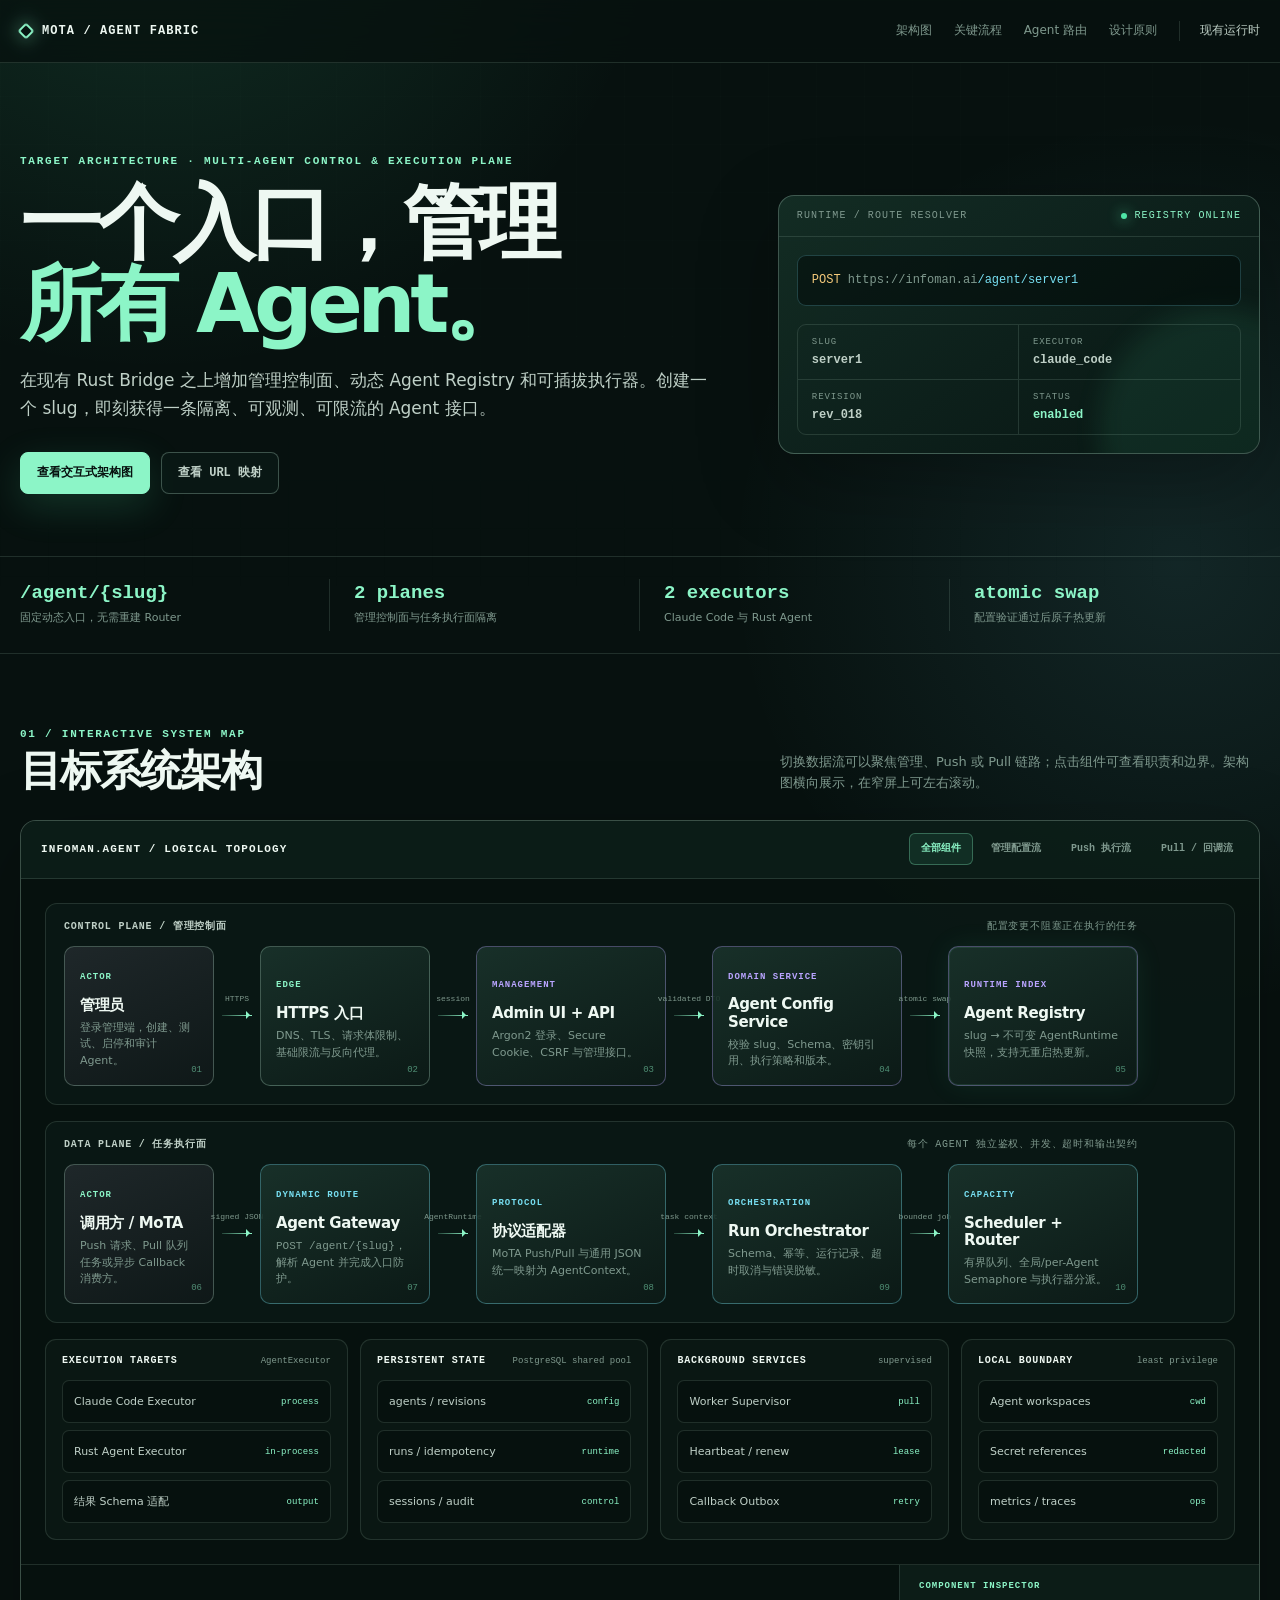
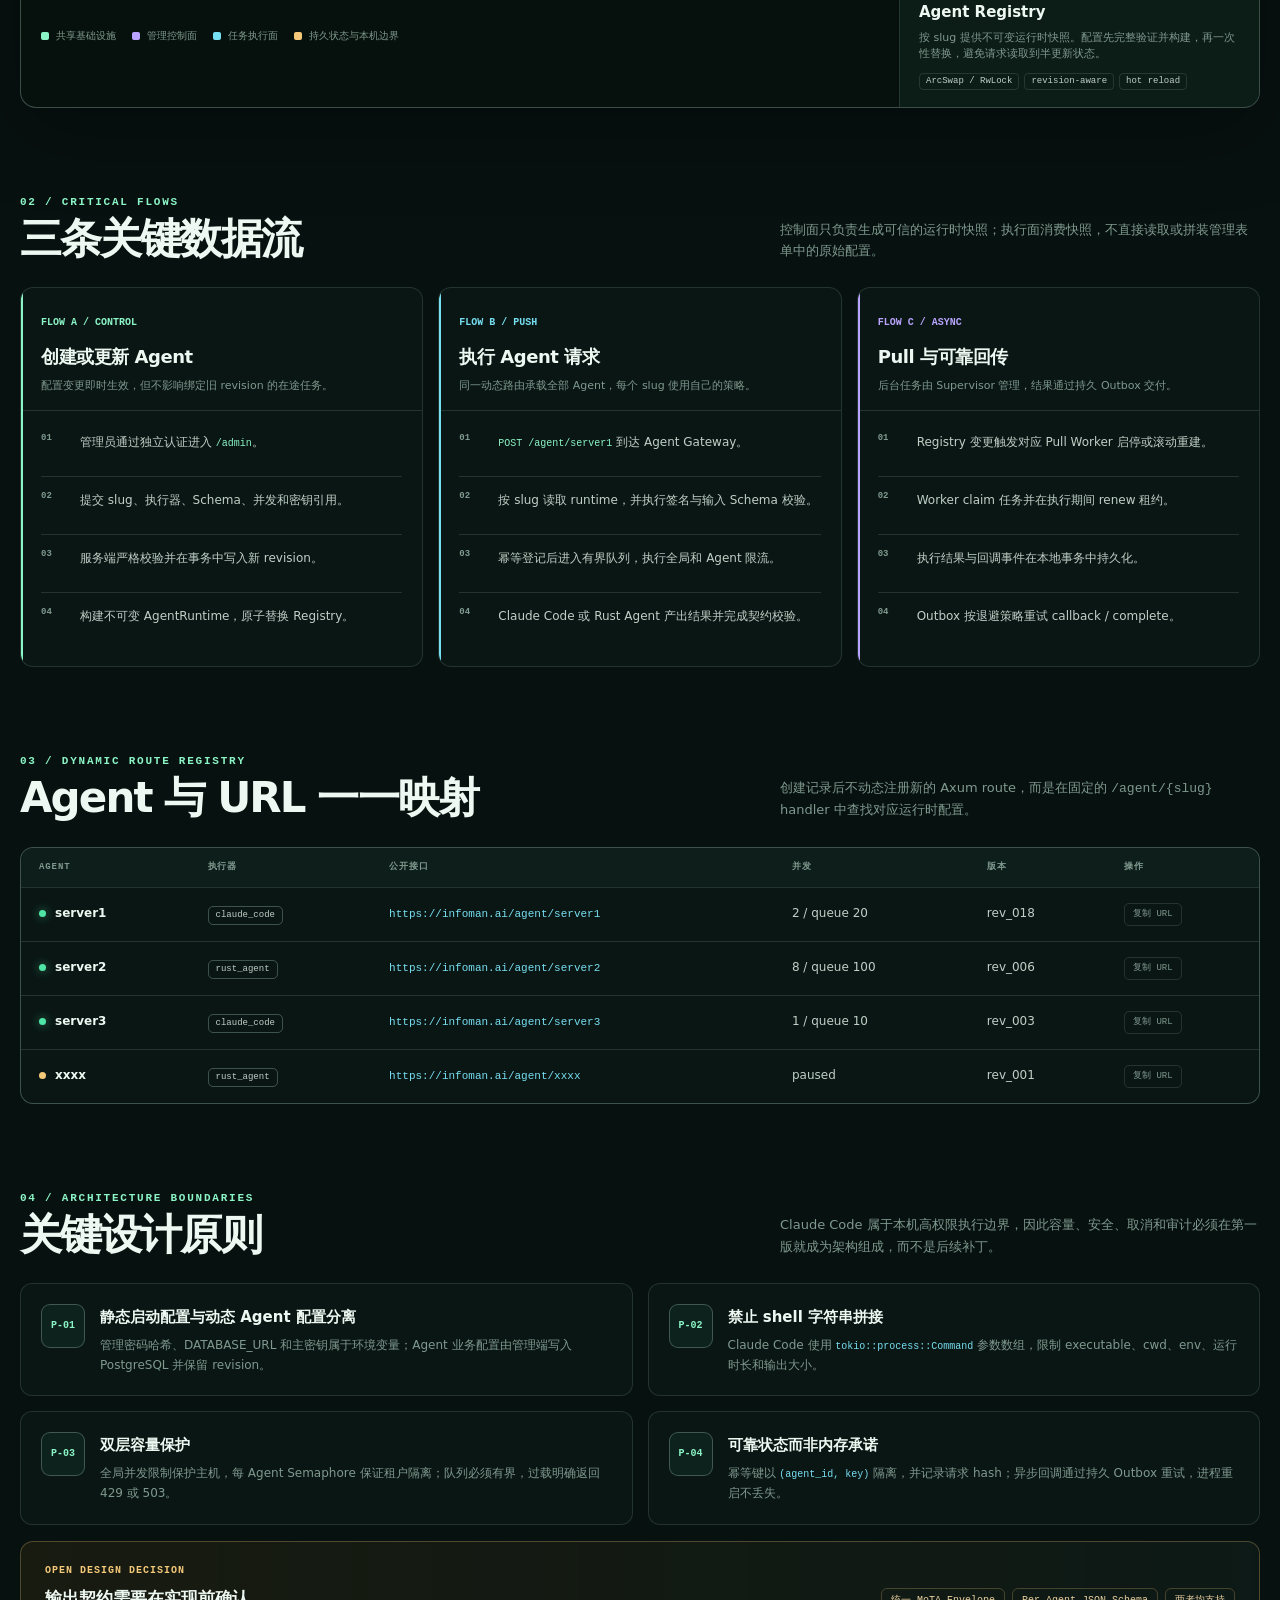
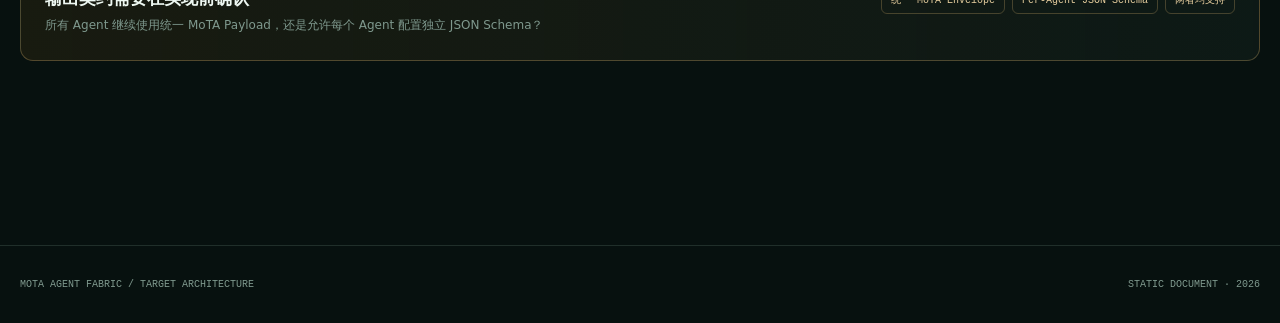
==== doc/architecture.html @ eec306c1 "Initial commit: mota-agent-server-go port from Rust Complete Go port of mota-agent-server-rs: MOTA p" ====
<!doctype html>
<html lang="zh-CN">
<head>
  <meta charset="utf-8">
  <meta name="viewport" content="width=device-width, initial-scale=1">
  <meta name="theme-color" content="#07110f">
  <meta name="description" content="MOTA 多 Agent 管理与本机执行平台目标架构图">
  <title>MOTA Agent Fabric · 目标架构</title>
  <style>
    :root {
      color-scheme: dark;
      --bg: #07110f;
      --bg-soft: #0b1714;
      --panel: rgba(14, 30, 26, 0.88);
      --panel-strong: #10231e;
      --panel-muted: rgba(13, 26, 23, 0.72);
      --text: #eef8f2;
      --text-soft: #bfd0c7;
      --muted: #7f998e;
      --line: rgba(158, 197, 178, 0.17);
      --line-strong: rgba(158, 197, 178, 0.34);
      --mint: #8cf5c7;
      --mint-strong: #4fe5a6;
      --cyan: #77dff2;
      --violet: #b9a4ff;
      --amber: #f4c97a;
      --danger: #ff8d91;
      --shadow: 0 24px 80px rgba(0, 0, 0, 0.28);
      --mono: "SFMono-Regular", Consolas, "Liberation Mono", Menlo, monospace;
      --sans: Inter, ui-sans-serif, system-ui, -apple-system, BlinkMacSystemFont, "PingFang SC", "Microsoft YaHei", sans-serif;
    }

    * { box-sizing: border-box; }
    html { scroll-behavior: smooth; }
    body {
      margin: 0;
      color: var(--text);
      background:
        radial-gradient(circle at 12% -4%, rgba(79, 229, 166, 0.15), transparent 32rem),
        radial-gradient(circle at 92% 16%, rgba(119, 223, 242, 0.10), transparent 28rem),
        var(--bg);
      font: 15px/1.65 var(--sans);
      overflow-x: hidden;
    }
    body::before {
      content: "";
      position: fixed;
      inset: 0;
      z-index: -1;
      pointer-events: none;
      opacity: 0.42;
      background-image:
        linear-gradient(rgba(156, 203, 181, 0.042) 1px, transparent 1px),
        linear-gradient(90deg, rgba(156, 203, 181, 0.042) 1px, transparent 1px);
      background-size: 48px 48px;
      mask-image: linear-gradient(to bottom, #000 0, transparent 84%);
    }
    button, a { font: inherit; }
    button { color: inherit; }
    a { color: inherit; }
    .skip-link {
      position: fixed;
      z-index: 100;
      top: 10px;
      left: 10px;
      padding: 9px 12px;
      color: #07110f;
      background: var(--mint);
      border-radius: 7px;
      transform: translateY(-160%);
      transition: transform 160ms ease;
    }
    .skip-link:focus { transform: translateY(0); }
    .wrap { width: min(1240px, calc(100% - 40px)); margin-inline: auto; }
    .mono { font-family: var(--mono); }
    .eyebrow {
      color: var(--mint);
      font: 700 11px/1.2 var(--mono);
      letter-spacing: 0.16em;
      text-transform: uppercase;
    }
    .muted { color: var(--muted); }

    .topbar {
      position: sticky;
      z-index: 20;
      top: 0;
      border-bottom: 1px solid var(--line);
      background: rgba(7, 17, 15, 0.78);
      backdrop-filter: blur(18px);
    }
    .topbar-inner {
      min-height: 62px;
      display: flex;
      align-items: center;
      justify-content: space-between;
      gap: 28px;
    }
    .brand {
      display: inline-flex;
      align-items: center;
      gap: 10px;
      font: 800 12px/1 var(--mono);
      letter-spacing: 0.09em;
      text-decoration: none;
      white-space: nowrap;
    }
    .brand-mark {
      width: 12px;
      height: 12px;
      border: 2px solid var(--mint);
      border-radius: 3px;
      box-shadow: 0 0 18px rgba(140, 245, 199, 0.56);
      transform: rotate(45deg);
    }
    .nav-links { display: flex; align-items: center; gap: 22px; }
    .nav-links a {
      color: var(--muted);
      font-size: 12px;
      text-decoration: none;
      transition: color 140ms ease;
    }
    .nav-links a:hover { color: var(--mint); }
    .nav-links .back-link {
      padding-left: 20px;
      border-left: 1px solid var(--line);
      color: var(--text-soft);
    }

    .hero { padding: 92px 0 62px; border-bottom: 1px solid var(--line); }
    .hero-grid {
      display: grid;
      grid-template-columns: minmax(0, 1.18fr) minmax(360px, 0.82fr);
      gap: 64px;
      align-items: center;
    }
    .hero h1 {
      max-width: 790px;
      margin: 15px 0 22px;
      font-size: clamp(46px, 6.7vw, 82px);
      line-height: 0.98;
      letter-spacing: -0.067em;
    }
    .hero h1 span { color: var(--mint); }
    .hero-lede {
      max-width: 690px;
      margin: 0;
      color: var(--text-soft);
      font-size: 17px;
    }
    .hero-actions { display: flex; flex-wrap: wrap; gap: 11px; margin-top: 30px; }
    .button {
      display: inline-flex;
      align-items: center;
      justify-content: center;
      min-height: 42px;
      padding: 0 16px;
      border: 1px solid var(--line-strong);
      border-radius: 8px;
      color: var(--text-soft);
      background: rgba(13, 29, 25, 0.58);
      font: 700 12px/1 var(--mono);
      text-decoration: none;
      transition: transform 140ms ease, border-color 140ms ease, color 140ms ease;
    }
    .button:hover { transform: translateY(-1px); border-color: var(--mint); color: var(--mint); }
    .button.primary {
      border-color: var(--mint);
      color: #07110f;
      background: var(--mint);
      box-shadow: 0 12px 38px rgba(79, 229, 166, 0.17);
    }

    .resolver {
      position: relative;
      overflow: hidden;
      border: 1px solid var(--line-strong);
      border-radius: 16px;
      background: linear-gradient(145deg, rgba(20, 46, 38, 0.94), rgba(8, 21, 18, 0.94));
      box-shadow: var(--shadow);
    }
    .resolver::after {
      content: "";
      position: absolute;
      right: -80px;
      bottom: -95px;
      width: 240px;
      height: 240px;
      border-radius: 50%;
      background: rgba(79, 229, 166, 0.09);
      filter: blur(12px);
    }
    .resolver-head {
      display: flex;
      align-items: center;
      justify-content: space-between;
      padding: 15px 18px;
      border-bottom: 1px solid var(--line);
      color: var(--muted);
      font: 10px/1 var(--mono);
      letter-spacing: 0.11em;
      text-transform: uppercase;
    }
    .live {
      display: inline-flex;
      align-items: center;
      gap: 7px;
      color: var(--mint);
    }
    .live::before {
      content: "";
      width: 6px;
      height: 6px;
      border-radius: 50%;
      background: var(--mint-strong);
      box-shadow: 0 0 13px var(--mint-strong);
    }
    .route-line {
      position: relative;
      z-index: 1;
      margin: 18px;
      padding: 14px;
      border: 1px solid rgba(119, 223, 242, 0.22);
      border-radius: 9px;
      background: rgba(2, 12, 10, 0.55);
      font: 12px/1.7 var(--mono);
      overflow-wrap: anywhere;
    }
    .method { color: var(--amber); }
    .host { color: var(--muted); }
    .path { color: var(--cyan); }
    .resolver-grid {
      position: relative;
      z-index: 1;
      display: grid;
      grid-template-columns: repeat(2, 1fr);
      margin: 0 18px 18px;
      border: 1px solid var(--line);
      border-radius: 9px;
      overflow: hidden;
    }
    .resolver-item { padding: 13px 14px; border-right: 1px solid var(--line); border-bottom: 1px solid var(--line); }
    .resolver-item:nth-child(2n) { border-right: 0; }
    .resolver-item:nth-last-child(-n + 2) { border-bottom: 0; }
    .resolver-item span { display: block; color: var(--muted); font: 9px/1 var(--mono); letter-spacing: 0.1em; text-transform: uppercase; }
    .resolver-item b { display: block; margin-top: 7px; color: var(--text-soft); font: 700 12px/1 var(--mono); }
    .resolver-item b.ok { color: var(--mint); }

    .facts { padding: 22px 0; border-bottom: 1px solid var(--line); }
    .fact-grid { display: grid; grid-template-columns: repeat(4, 1fr); }
    .fact { padding: 4px 24px; border-right: 1px solid var(--line); }
    .fact:first-child { padding-left: 0; }
    .fact:last-child { border-right: 0; }
    .fact b { display: block; color: var(--mint); font: 750 19px/1.1 var(--mono); }
    .fact span { display: block; margin-top: 5px; color: var(--muted); font-size: 11px; }

    main { padding: 74px 0 96px; }
    section { margin-bottom: 88px; scroll-margin-top: 90px; }
    .section-head {
      display: flex;
      align-items: end;
      justify-content: space-between;
      gap: 36px;
      margin-bottom: 26px;
    }
    .section-head h2 {
      margin: 7px 0 0;
      font-size: clamp(28px, 3.5vw, 42px);
      line-height: 1.08;
      letter-spacing: -0.045em;
    }
    .section-head > p { max-width: 480px; margin: 0; color: var(--muted); font-size: 13px; }

    .diagram-shell {
      border: 1px solid var(--line-strong);
      border-radius: 16px;
      background: rgba(7, 18, 15, 0.72);
      box-shadow: var(--shadow);
      overflow: hidden;
    }
    .diagram-toolbar {
      min-height: 58px;
      display: flex;
      align-items: center;
      justify-content: space-between;
      gap: 20px;
      padding: 10px 14px 10px 20px;
      border-bottom: 1px solid var(--line);
      background: rgba(15, 33, 28, 0.7);
    }
    .diagram-toolbar strong { font: 700 11px/1 var(--mono); letter-spacing: 0.1em; }
    .flow-tabs { display: flex; flex-wrap: wrap; gap: 6px; }
    .flow-tab {
      min-height: 32px;
      padding: 0 11px;
      border: 1px solid transparent;
      border-radius: 6px;
      color: var(--muted);
      background: transparent;
      font: 700 10px/1 var(--mono);
      cursor: pointer;
    }
    .flow-tab:hover { color: var(--text); }
    .flow-tab[aria-pressed="true"] {
      border-color: rgba(140, 245, 199, 0.30);
      color: var(--mint);
      background: rgba(79, 229, 166, 0.09);
    }
    .diagram-scroll { overflow-x: auto; scrollbar-color: rgba(140, 245, 199, 0.3) transparent; }
    .diagram { min-width: 1210px; padding: 24px; }
    .plane {
      display: grid;
      grid-template-columns: 150px 46px 170px 46px 190px 46px 190px 46px 190px;
      align-items: stretch;
      margin-bottom: 16px;
      padding: 18px;
      border: 1px solid var(--line);
      border-radius: 12px;
      background: rgba(15, 31, 27, 0.50);
    }
    .plane:last-of-type { margin-bottom: 18px; }
    .plane-meta {
      grid-column: 1 / -1;
      display: flex;
      align-items: center;
      justify-content: space-between;
      margin-bottom: 14px;
      color: var(--muted);
      font: 10px/1 var(--mono);
      letter-spacing: 0.08em;
      text-transform: uppercase;
    }
    .plane-meta b { color: var(--text-soft); }
    .node {
      position: relative;
      min-width: 0;
      min-height: 124px;
      padding: 15px;
      border: 1px solid var(--line-strong);
      border-radius: 10px;
      color: var(--text);
      background: linear-gradient(155deg, rgba(26, 52, 44, 0.88), rgba(12, 27, 23, 0.88));
      text-align: left;
      cursor: pointer;
      transition: opacity 180ms ease, transform 160ms ease, border-color 160ms ease, box-shadow 160ms ease;
    }
    .node:hover, .node:focus-visible {
      z-index: 2;
      outline: none;
      border-color: var(--mint);
      transform: translateY(-2px);
      box-shadow: 0 13px 30px rgba(0, 0, 0, 0.24);
    }
    .node.is-selected { border-color: var(--mint); box-shadow: inset 0 0 0 1px rgba(140, 245, 199, 0.10), 0 0 28px rgba(79, 229, 166, 0.08); }
    .node-code { color: var(--mint); font: 700 9px/1 var(--mono); letter-spacing: 0.11em; text-transform: uppercase; }
    .node h3 { margin: 10px 0 6px; font-size: 15px; line-height: 1.15; letter-spacing: -0.025em; }
    .node p { margin: 0; color: var(--muted); font-size: 11px; line-height: 1.5; }
    .node small {
      position: absolute;
      right: 11px;
      bottom: 10px;
      color: rgba(140, 245, 199, 0.52);
      font: 9px/1 var(--mono);
    }
    .node.actor { background: linear-gradient(155deg, rgba(35, 43, 47, 0.84), rgba(16, 25, 26, 0.84)); }
    .node.control { border-color: rgba(185, 164, 255, 0.34); }
    .node.control .node-code { color: var(--violet); }
    .node.data { border-color: rgba(119, 223, 242, 0.34); }
    .node.data .node-code { color: var(--cyan); }
    .connector {
      position: relative;
      align-self: center;
      height: 1px;
      margin-inline: 8px;
      background: linear-gradient(90deg, rgba(140, 245, 199, 0.22), var(--mint));
      transition: opacity 180ms ease;
    }
    .connector::after {
      content: "";
      position: absolute;
      right: -2px;
      top: -4px;
      border: 4px solid transparent;
      border-left-color: var(--mint);
    }
    .connector::before {
      content: attr(data-label);
      position: absolute;
      top: -20px;
      left: 50%;
      color: var(--muted);
      font: 8px/1 var(--mono);
      white-space: nowrap;
      transform: translateX(-50%);
    }
    .is-muted { opacity: 0.18 !important; }

    .resource-grid { display: grid; grid-template-columns: 1.05fr 1fr 1fr 0.95fr; gap: 12px; }
    .resource {
      min-height: 168px;
      padding: 16px;
      border: 1px solid var(--line);
      border-radius: 11px;
      background: rgba(12, 26, 22, 0.76);
      transition: opacity 180ms ease, border-color 160ms ease;
    }
    .resource:hover { border-color: var(--line-strong); }
    .resource-head { display: flex; align-items: center; justify-content: space-between; gap: 10px; }
    .resource-head b { font: 700 10px/1 var(--mono); letter-spacing: 0.08em; text-transform: uppercase; }
    .resource-head span { color: var(--muted); font: 9px/1 var(--mono); }
    .mini-stack { display: grid; gap: 7px; margin-top: 14px; }
    .mini-node {
      display: flex;
      align-items: center;
      justify-content: space-between;
      gap: 12px;
      min-height: 43px;
      padding: 9px 11px;
      border: 1px solid var(--line);
      border-radius: 7px;
      color: var(--text-soft);
      background: rgba(4, 14, 11, 0.42);
      font-size: 11px;
    }
    .mini-node code { color: var(--mint); font: 9px var(--mono); }
    .diagram-footer {
      display: grid;
      grid-template-columns: minmax(0, 1fr) 360px;
      border-top: 1px solid var(--line);
    }
    .legend { display: flex; flex-wrap: wrap; align-content: center; gap: 16px; padding: 18px 20px; color: var(--muted); font-size: 10px; }
    .legend span { display: inline-flex; align-items: center; gap: 7px; }
    .legend i { width: 8px; height: 8px; border-radius: 2px; background: var(--mint); }
    .legend .control-key { background: var(--violet); }
    .legend .data-key { background: var(--cyan); }
    .legend .state-key { background: var(--amber); }
    .inspector {
      min-height: 126px;
      padding: 17px 19px;
      border-left: 1px solid var(--line);
      background: rgba(18, 37, 32, 0.58);
    }
    .inspector-label { color: var(--mint); font: 700 9px/1 var(--mono); letter-spacing: 0.11em; text-transform: uppercase; }
    .inspector h3 { margin: 9px 0 5px; font-size: 15px; }
    .inspector p { margin: 0; color: var(--muted); font-size: 11px; line-height: 1.5; }
    .inspector-meta { display: flex; flex-wrap: wrap; gap: 5px; margin-top: 10px; }
    .inspector-meta span { padding: 3px 6px; border: 1px solid var(--line); border-radius: 4px; color: var(--text-soft); font: 9px/1 var(--mono); }

    .flow-cards { display: grid; grid-template-columns: repeat(3, 1fr); gap: 15px; }
    .flow-card {
      position: relative;
      overflow: hidden;
      border: 1px solid var(--line);
      border-radius: 13px;
      background: var(--panel-muted);
    }
    .flow-card::before { content: ""; position: absolute; inset: 0 auto 0 0; width: 2px; background: var(--mint); }
    .flow-card:nth-child(2)::before { background: var(--cyan); }
    .flow-card:nth-child(3)::before { background: var(--violet); }
    .flow-card-head { padding: 20px 20px 15px; border-bottom: 1px solid var(--line); }
    .flow-card-head span { color: var(--mint); font: 700 10px/1 var(--mono); }
    .flow-card:nth-child(2) .flow-card-head span { color: var(--cyan); }
    .flow-card:nth-child(3) .flow-card-head span { color: var(--violet); }
    .flow-card h3 { margin: 9px 0 5px; font-size: 18px; letter-spacing: -0.025em; }
    .flow-card-head p { margin: 0; color: var(--muted); font-size: 11px; }
    .steps { margin: 0; padding: 8px 20px 15px; list-style: none; counter-reset: flow-step; }
    .steps li {
      position: relative;
      min-height: 58px;
      padding: 14px 0 13px 39px;
      border-bottom: 1px solid var(--line);
      color: var(--text-soft);
      font-size: 12px;
      counter-increment: flow-step;
    }
    .steps li:last-child { border-bottom: 0; }
    .steps li::before {
      content: counter(flow-step, decimal-leading-zero);
      position: absolute;
      left: 0;
      top: 15px;
      color: var(--muted);
      font: 700 9px/1 var(--mono);
    }
    .steps code { color: var(--mint); font: 10px var(--mono); }

    .agent-table-wrap { overflow-x: auto; border: 1px solid var(--line-strong); border-radius: 13px; background: var(--panel-muted); }
    .agent-table { width: 100%; min-width: 820px; border-collapse: collapse; }
    .agent-table th, .agent-table td { padding: 15px 18px; border-bottom: 1px solid var(--line); text-align: left; }
    .agent-table th { color: var(--muted); background: rgba(18, 38, 32, 0.65); font: 700 9px/1 var(--mono); letter-spacing: 0.1em; text-transform: uppercase; }
    .agent-table td { color: var(--text-soft); font-size: 12px; }
    .agent-table tr:last-child td { border-bottom: 0; }
    .agent-table code { color: var(--cyan); font: 11px var(--mono); }
    .agent-name { display: flex; align-items: center; gap: 9px; color: var(--text); font-weight: 700; }
    .status-dot { width: 7px; height: 7px; border-radius: 50%; background: var(--mint-strong); box-shadow: 0 0 10px rgba(79, 229, 166, 0.56); }
    .status-dot.paused { background: var(--amber); box-shadow: none; }
    .executor-badge { display: inline-flex; padding: 4px 7px; border: 1px solid var(--line-strong); border-radius: 5px; font: 9px/1 var(--mono); }
    .copy-route {
      min-width: 58px;
      padding: 6px 8px;
      border: 1px solid var(--line);
      border-radius: 5px;
      color: var(--muted);
      background: transparent;
      font: 9px/1 var(--mono);
      cursor: pointer;
    }
    .copy-route:hover { border-color: var(--mint); color: var(--mint); }

    .principles { display: grid; grid-template-columns: repeat(2, 1fr); gap: 15px; }
    .principle {
      display: grid;
      grid-template-columns: 44px 1fr;
      gap: 15px;
      padding: 20px;
      border: 1px solid var(--line);
      border-radius: 12px;
      background: var(--panel-muted);
    }
    .principle-index {
      width: 44px;
      height: 44px;
      display: grid;
      place-items: center;
      border: 1px solid var(--line-strong);
      border-radius: 9px;
      color: var(--mint);
      background: rgba(79, 229, 166, 0.06);
      font: 700 10px/1 var(--mono);
    }
    .principle h3 { margin: 1px 0 6px; font-size: 15px; }
    .principle p { margin: 0; color: var(--muted); font-size: 12px; }
    .principle code { color: var(--cyan); font: 10px var(--mono); }

    .decision-bar {
      display: flex;
      align-items: center;
      justify-content: space-between;
      gap: 28px;
      padding: 24px;
      border: 1px solid rgba(244, 201, 122, 0.27);
      border-radius: 13px;
      background: linear-gradient(90deg, rgba(86, 62, 22, 0.22), rgba(17, 30, 26, 0.65));
    }
    .decision-bar strong { display: block; color: var(--amber); font: 700 10px/1 var(--mono); letter-spacing: 0.1em; text-transform: uppercase; }
    .decision-bar h3 { margin: 8px 0 4px; font-size: 17px; }
    .decision-bar p { margin: 0; color: var(--muted); font-size: 12px; }
    .decision-options { display: flex; flex-wrap: wrap; gap: 7px; }
    .decision-options span { padding: 7px 9px; border: 1px solid rgba(244, 201, 122, 0.24); border-radius: 6px; color: #e8cf9f; font: 10px/1 var(--mono); white-space: nowrap; }

    footer { padding: 30px 0; border-top: 1px solid var(--line); color: var(--muted); font: 10px/1.7 var(--mono); }
    .footer-inner { display: flex; justify-content: space-between; gap: 24px; }

    :focus-visible { outline: 2px solid var(--mint); outline-offset: 3px; }
    @media (max-width: 900px) {
      .hero-grid { grid-template-columns: 1fr; gap: 42px; }
      .resolver { max-width: 620px; }
      .flow-cards { grid-template-columns: 1fr; }
      .principles { grid-template-columns: 1fr; }
      .diagram-footer { grid-template-columns: 1fr; }
      .inspector { border-top: 1px solid var(--line); border-left: 0; }
      .decision-bar { align-items: flex-start; flex-direction: column; }
    }
    @media (max-width: 680px) {
      .wrap { width: min(100% - 28px, 1240px); }
      .nav-links a:not(.back-link) { display: none; }
      .nav-links .back-link { padding-left: 0; border-left: 0; }
      .hero { padding: 62px 0 46px; }
      .hero-grid { gap: 34px; }
      .hero h1 { font-size: clamp(43px, 14vw, 64px); }
      .hero-lede { font-size: 15px; }
      .fact-grid { grid-template-columns: repeat(2, 1fr); }
      .fact { padding: 12px 15px; }
      .fact:first-child { padding-left: 15px; }
      .fact:nth-child(2) { border-right: 0; }
      .fact:nth-child(-n + 2) { border-bottom: 1px solid var(--line); }
      main { padding-top: 58px; }
      section { margin-bottom: 68px; }
      .section-head { display: block; }
      .section-head > p { margin-top: 12px; }
      .diagram-toolbar { align-items: flex-start; flex-direction: column; padding: 15px; }
      .diagram { padding: 14px; }
      .legend { padding: 15px; }
      .principle { grid-template-columns: 36px 1fr; padding: 17px; }
      .principle-index { width: 36px; height: 36px; }
      .footer-inner { flex-direction: column; gap: 8px; }
    }
    @media (prefers-reduced-motion: reduce) {
      *, *::before, *::after { scroll-behavior: auto !important; transition: none !important; animation: none !important; }
    }
  </style>
</head>
<body>
  <a class="skip-link" href="#main">跳到主要内容</a>

  <nav class="topbar" aria-label="主导航">
    <div class="wrap topbar-inner">
      <a class="brand" href="#top"><span class="brand-mark" aria-hidden="true"></span>MOTA / AGENT FABRIC</a>
      <div class="nav-links">
        <a href="#architecture">架构图</a>
        <a href="#flows">关键流程</a>
        <a href="#agents">Agent 路由</a>
        <a href="#principles">设计原则</a>
        <a class="back-link" href="index.html">现有运行时</a>
      </div>
    </div>
  </nav>

  <header class="hero" id="top">
    <div class="wrap hero-grid">
      <div>
        <div class="eyebrow">Target architecture · multi-agent control &amp; execution plane</div>
        <h1>一个入口，管理<br><span>所有 Agent。</span></h1>
        <p class="hero-lede">在现有 Rust Bridge 之上增加管理控制面、动态 Agent Registry 和可插拔执行器。创建一个 slug，即刻获得一条隔离、可观测、可限流的 Agent 接口。</p>
        <div class="hero-actions">
          <a class="button primary" href="#architecture">查看交互式架构图</a>
          <a class="button" href="#agents">查看 URL 映射</a>
        </div>
      </div>

      <aside class="resolver" aria-label="Agent 路由解析示例">
        <div class="resolver-head"><span>runtime / route resolver</span><span class="live">registry online</span></div>
        <div class="route-line"><span class="method">POST</span> <span class="host">https://infoman.ai</span><span class="path">/agent/server1</span></div>
        <div class="resolver-grid">
          <div class="resolver-item"><span>slug</span><b>server1</b></div>
          <div class="resolver-item"><span>executor</span><b>claude_code</b></div>
          <div class="resolver-item"><span>revision</span><b>rev_018</b></div>
          <div class="resolver-item"><span>status</span><b class="ok">enabled</b></div>
        </div>
      </aside>
    </div>
  </header>

  <div class="facts">
    <div class="wrap fact-grid">
      <div class="fact"><b>/agent/{slug}</b><span>固定动态入口，无需重建 Router</span></div>
      <div class="fact"><b>2 planes</b><span>管理控制面与任务执行面隔离</span></div>
      <div class="fact"><b>2 executors</b><span>Claude Code 与 Rust Agent</span></div>
      <div class="fact"><b>atomic swap</b><span>配置验证通过后原子热更新</span></div>
    </div>
  </div>

  <main class="wrap" id="main">
    <section id="architecture">
      <div class="section-head">
        <div><div class="eyebrow">01 / Interactive system map</div><h2>目标系统架构</h2></div>
        <p>切换数据流可以聚焦管理、Push 或 Pull 链路；点击组件可查看职责和边界。架构图横向展示，在窄屏上可左右滚动。</p>
      </div>

      <div class="diagram-shell">
        <div class="diagram-toolbar">
          <strong>INFOMAN.AGENT / LOGICAL TOPOLOGY</strong>
          <div class="flow-tabs" role="group" aria-label="选择架构数据流">
            <button class="flow-tab" type="button" data-flow="all" aria-pressed="true">全部组件</button>
            <button class="flow-tab" type="button" data-flow="control" aria-pressed="false">管理配置流</button>
            <button class="flow-tab" type="button" data-flow="request" aria-pressed="false">Push 执行流</button>
            <button class="flow-tab" type="button" data-flow="pull" aria-pressed="false">Pull / 回调流</button>
          </div>
        </div>

        <div class="diagram-scroll" tabindex="0" aria-label="可横向滚动的架构图">
          <div class="diagram">
            <div class="plane" aria-label="管理控制面">
              <div class="plane-meta"><b>CONTROL PLANE / 管理控制面</b><span>配置变更不阻塞正在执行的任务</span></div>

              <button class="node actor" type="button" data-detail="admin" data-flows="control">
                <span class="node-code">Actor</span><h3>管理员</h3><p>登录管理端，创建、测试、启停和审计 Agent。</p><small>01</small>
              </button>
              <span class="connector" data-label="HTTPS" data-flows="control" aria-hidden="true"></span>
              <button class="node" type="button" data-detail="edge" data-flows="control request pull">
                <span class="node-code">Edge</span><h3>HTTPS 入口</h3><p>DNS、TLS、请求体限制、基础限流与反向代理。</p><small>02</small>
              </button>
              <span class="connector" data-label="session" data-flows="control" aria-hidden="true"></span>
              <button class="node control" type="button" data-detail="admin-surface" data-flows="control">
                <span class="node-code">Management</span><h3>Admin UI + API</h3><p>Argon2 登录、Secure Cookie、CSRF 与管理接口。</p><small>03</small>
              </button>
              <span class="connector" data-label="validated DTO" data-flows="control" aria-hidden="true"></span>
              <button class="node control" type="button" data-detail="config-service" data-flows="control">
                <span class="node-code">Domain service</span><h3>Agent Config Service</h3><p>校验 slug、Schema、密钥引用、执行策略和版本。</p><small>04</small>
              </button>
              <span class="connector" data-label="atomic swap" data-flows="control" aria-hidden="true"></span>
              <button class="node control is-selected" type="button" data-detail="registry" data-flows="control request pull">
                <span class="node-code">Runtime index</span><h3>Agent Registry</h3><p>slug → 不可变 AgentRuntime 快照，支持无重启热更新。</p><small>05</small>
              </button>
            </div>

            <div class="plane" aria-label="任务执行面">
              <div class="plane-meta"><b>DATA PLANE / 任务执行面</b><span>每个 Agent 独立鉴权、并发、超时和输出契约</span></div>

              <button class="node actor" type="button" data-detail="caller" data-flows="request pull">
                <span class="node-code">Actor</span><h3>调用方 / MoTA</h3><p>Push 请求、Pull 队列任务或异步 Callback 消费方。</p><small>06</small>
              </button>
              <span class="connector" data-label="signed JSON" data-flows="request pull" aria-hidden="true"></span>
              <button class="node data" type="button" data-detail="gateway" data-flows="request">
                <span class="node-code">Dynamic route</span><h3>Agent Gateway</h3><p><span class="mono">POST /agent/{slug}</span>，解析 Agent 并完成入口防护。</p><small>07</small>
              </button>
              <span class="connector" data-label="AgentRuntime" data-flows="request pull" aria-hidden="true"></span>
              <button class="node data" type="button" data-detail="adapter" data-flows="request pull">
                <span class="node-code">Protocol</span><h3>协议适配器</h3><p>MoTA Push/Pull 与通用 JSON 统一映射为 AgentContext。</p><small>08</small>
              </button>
              <span class="connector" data-label="task context" data-flows="request pull" aria-hidden="true"></span>
              <button class="node data" type="button" data-detail="orchestrator" data-flows="request pull">
                <span class="node-code">Orchestration</span><h3>Run Orchestrator</h3><p>Schema、幂等、运行记录、超时取消与错误脱敏。</p><small>09</small>
              </button>
              <span class="connector" data-label="bounded job" data-flows="request pull" aria-hidden="true"></span>
              <button class="node data" type="button" data-detail="scheduler" data-flows="request pull">
                <span class="node-code">Capacity</span><h3>Scheduler + Router</h3><p>有界队列、全局/per-Agent Semaphore 与执行器分派。</p><small>10</small>
              </button>
            </div>

            <div class="resource-grid" aria-label="执行器和基础设施">
              <article class="resource" data-flows="request pull">
                <div class="resource-head"><b>Execution targets</b><span>AgentExecutor</span></div>
                <div class="mini-stack">
                  <div class="mini-node"><span>Claude Code Executor</span><code>process</code></div>
                  <div class="mini-node"><span>Rust Agent Executor</span><code>in-process</code></div>
                  <div class="mini-node"><span>结果 Schema 适配</span><code>output</code></div>
                </div>
              </article>
              <article class="resource" data-flows="control request pull">
                <div class="resource-head"><b>Persistent state</b><span>PostgreSQL shared pool</span></div>
                <div class="mini-stack">
                  <div class="mini-node"><span>agents / revisions</span><code>config</code></div>
                  <div class="mini-node"><span>runs / idempotency</span><code>runtime</code></div>
                  <div class="mini-node"><span>sessions / audit</span><code>control</code></div>
                </div>
              </article>
              <article class="resource" data-flows="control pull">
                <div class="resource-head"><b>Background services</b><span>supervised</span></div>
                <div class="mini-stack">
                  <div class="mini-node"><span>Worker Supervisor</span><code>pull</code></div>
                  <div class="mini-node"><span>Heartbeat / renew</span><code>lease</code></div>
                  <div class="mini-node"><span>Callback Outbox</span><code>retry</code></div>
                </div>
              </article>
              <article class="resource" data-flows="control request pull">
                <div class="resource-head"><b>Local boundary</b><span>least privilege</span></div>
                <div class="mini-stack">
                  <div class="mini-node"><span>Agent workspaces</span><code>cwd</code></div>
                  <div class="mini-node"><span>Secret references</span><code>redacted</code></div>
                  <div class="mini-node"><span>metrics / traces</span><code>ops</code></div>
                </div>
              </article>
            </div>
          </div>
        </div>

        <div class="diagram-footer">
          <div class="legend" aria-label="图例">
            <span><i></i>共享基础设施</span>
            <span><i class="control-key"></i>管理控制面</span>
            <span><i class="data-key"></i>任务执行面</span>
            <span><i class="state-key"></i>持久状态与本机边界</span>
          </div>
          <aside class="inspector" aria-live="polite">
            <div class="inspector-label">Component inspector</div>
            <h3 id="inspector-title">Agent Registry</h3>
            <p id="inspector-copy">按 slug 提供不可变运行时快照。配置先完整验证并构建，再一次性替换，避免请求读取到半更新状态。</p>
            <div class="inspector-meta" id="inspector-meta"><span>ArcSwap / RwLock</span><span>revision-aware</span><span>hot reload</span></div>
          </aside>
        </div>
      </div>
    </section>

    <section id="flows">
      <div class="section-head">
        <div><div class="eyebrow">02 / Critical flows</div><h2>三条关键数据流</h2></div>
        <p>控制面只负责生成可信的运行时快照；执行面消费快照，不直接读取或拼装管理表单中的原始配置。</p>
      </div>
      <div class="flow-cards">
        <article class="flow-card">
          <div class="flow-card-head"><span>FLOW A / CONTROL</span><h3>创建或更新 Agent</h3><p>配置变更即时生效，但不影响绑定旧 revision 的在途任务。</p></div>
          <ol class="steps">
            <li>管理员通过独立认证进入 <code>/admin</code>。</li>
            <li>提交 slug、执行器、Schema、并发和密钥引用。</li>
            <li>服务端严格校验并在事务中写入新 revision。</li>
            <li>构建不可变 AgentRuntime，原子替换 Registry。</li>
          </ol>
        </article>
        <article class="flow-card">
          <div class="flow-card-head"><span>FLOW B / PUSH</span><h3>执行 Agent 请求</h3><p>同一动态路由承载全部 Agent，每个 slug 使用自己的策略。</p></div>
          <ol class="steps">
            <li><code>POST /agent/server1</code> 到达 Agent Gateway。</li>
            <li>按 slug 读取 runtime，并执行签名与输入 Schema 校验。</li>
            <li>幂等登记后进入有界队列，执行全局和 Agent 限流。</li>
            <li>Claude Code 或 Rust Agent 产出结果并完成契约校验。</li>
          </ol>
        </article>
        <article class="flow-card">
          <div class="flow-card-head"><span>FLOW C / ASYNC</span><h3>Pull 与可靠回传</h3><p>后台任务由 Supervisor 管理，结果通过持久 Outbox 交付。</p></div>
          <ol class="steps">
            <li>Registry 变更触发对应 Pull Worker 启停或滚动重建。</li>
            <li>Worker claim 任务并在执行期间 renew 租约。</li>
            <li>执行结果与回调事件在本地事务中持久化。</li>
            <li>Outbox 按退避策略重试 callback / complete。</li>
          </ol>
        </article>
      </div>
    </section>

    <section id="agents">
      <div class="section-head">
        <div><div class="eyebrow">03 / Dynamic route registry</div><h2>Agent 与 URL 一一映射</h2></div>
        <p>创建记录后不动态注册新的 Axum route，而是在固定的 <code>/agent/{slug}</code> handler 中查找对应运行时配置。</p>
      </div>
      <div class="agent-table-wrap">
        <table class="agent-table">
          <thead><tr><th>Agent</th><th>执行器</th><th>公开接口</th><th>并发</th><th>版本</th><th>操作</th></tr></thead>
          <tbody>
            <tr>
              <td><span class="agent-name"><i class="status-dot"></i>server1</span></td>
              <td><span class="executor-badge">claude_code</span></td>
              <td><code>https://infoman.ai/agent/server1</code></td>
              <td>2 / queue 20</td><td>rev_018</td>
              <td><button class="copy-route" type="button" data-copy="https://infoman.ai/agent/server1">复制 URL</button></td>
            </tr>
            <tr>
              <td><span class="agent-name"><i class="status-dot"></i>server2</span></td>
              <td><span class="executor-badge">rust_agent</span></td>
              <td><code>https://infoman.ai/agent/server2</code></td>
              <td>8 / queue 100</td><td>rev_006</td>
              <td><button class="copy-route" type="button" data-copy="https://infoman.ai/agent/server2">复制 URL</button></td>
            </tr>
            <tr>
              <td><span class="agent-name"><i class="status-dot"></i>server3</span></td>
              <td><span class="executor-badge">claude_code</span></td>
              <td><code>https://infoman.ai/agent/server3</code></td>
              <td>1 / queue 10</td><td>rev_003</td>
              <td><button class="copy-route" type="button" data-copy="https://infoman.ai/agent/server3">复制 URL</button></td>
            </tr>
            <tr>
              <td><span class="agent-name"><i class="status-dot paused"></i>xxxx</span></td>
              <td><span class="executor-badge">rust_agent</span></td>
              <td><code>https://infoman.ai/agent/xxxx</code></td>
              <td>paused</td><td>rev_001</td>
              <td><button class="copy-route" type="button" data-copy="https://infoman.ai/agent/xxxx">复制 URL</button></td>
            </tr>
          </tbody>
        </table>
      </div>
    </section>

    <section id="principles">
      <div class="section-head">
        <div><div class="eyebrow">04 / Architecture boundaries</div><h2>关键设计原则</h2></div>
        <p>Claude Code 属于本机高权限执行边界，因此容量、安全、取消和审计必须在第一版就成为架构组成，而不是后续补丁。</p>
      </div>
      <div class="principles">
        <article class="principle"><div class="principle-index">P-01</div><div><h3>静态启动配置与动态 Agent 配置分离</h3><p>管理密码哈希、DATABASE_URL 和主密钥属于环境变量；Agent 业务配置由管理端写入 PostgreSQL 并保留 revision。</p></div></article>
        <article class="principle"><div class="principle-index">P-02</div><div><h3>禁止 shell 字符串拼接</h3><p>Claude Code 使用 <code>tokio::process::Command</code> 参数数组，限制 executable、cwd、env、运行时长和输出大小。</p></div></article>
        <article class="principle"><div class="principle-index">P-03</div><div><h3>双层容量保护</h3><p>全局并发限制保护主机，每 Agent Semaphore 保证租户隔离；队列必须有界，过载明确返回 429 或 503。</p></div></article>
        <article class="principle"><div class="principle-index">P-04</div><div><h3>可靠状态而非内存承诺</h3><p>幂等键以 <code>(agent_id, key)</code> 隔离，并记录请求 hash；异步回调通过持久 Outbox 重试，进程重启不丢失。</p></div></article>
      </div>

      <div class="decision-bar" style="margin-top: 16px">
        <div><strong>Open design decision</strong><h3>输出契约需要在实现前确认</h3><p>所有 Agent 继续使用统一 MoTA Payload，还是允许每个 Agent 配置独立 JSON Schema？</p></div>
        <div class="decision-options"><span>统一 MoTA Envelope</span><span>Per-Agent JSON Schema</span><span>两者均支持</span></div>
      </div>
    </section>
  </main>

  <footer>
    <div class="wrap footer-inner">
      <span>MOTA AGENT FABRIC / TARGET ARCHITECTURE</span>
      <span>STATIC DOCUMENT · <span id="year">2026</span></span>
    </div>
  </footer>

  <script>
    const componentDetails = {
      admin: {
        title: "管理员",
        copy: "只通过管理面操作 Agent。管理身份与任务调用身份完全分离，所有配置修改写入审计记录。",
        meta: ["admin session", "audit actor", "least privilege"]
      },
      edge: {
        title: "HTTPS 入口",
        copy: "由 Caddy、Nginx 或云负载均衡器终止 TLS，统一转发到 Axum；承担基础速率限制和请求体上限。",
        meta: ["infoman.ai", "TLS", "reverse proxy"]
      },
      "admin-surface": {
        title: "Admin UI + API",
        copy: "提供登录、Agent CRUD、测试执行、运行记录和健康状态。密码只保存 Argon2 哈希，会话使用 Secure/HttpOnly Cookie。",
        meta: ["/admin", "/api/admin/*", "CSRF"]
      },
      "config-service": {
        title: "Agent Config Service",
        copy: "执行 slug 规范化、密钥引用检查、Schema 编译和执行器配置验证。只有完整有效的 revision 才能发布。",
        meta: ["transaction", "validation", "revision"]
      },
      registry: {
        title: "Agent Registry",
        copy: "按 slug 提供不可变运行时快照。配置先完整验证并构建，再一次性替换，避免请求读取到半更新状态。",
        meta: ["ArcSwap / RwLock", "revision-aware", "hot reload"]
      },
      caller: {
        title: "调用方 / MoTA 平台",
        copy: "调用方可以通过动态 Push URL 请求 Agent；MoTA Pull worker 也复用同一编排和执行能力。",
        meta: ["Push", "Pull", "async callback"]
      },
      gateway: {
        title: "Agent Gateway",
        copy: "只注册一条 /agent/{slug} 路由。handler 查找 runtime 后按 Agent 配置执行签名、限流和协议选择。",
        meta: ["Axum", "dynamic slug", "request guard"]
      },
      adapter: {
        title: "协议适配器",
        copy: "把现有 MoTA BoundTask、旧 Push 请求和通用 JSON 转换为统一 AgentContext，并在返回时恢复目标协议信封。",
        meta: ["MOTA Push", "MOTA Pull", "generic JSON"]
      },
      orchestrator: {
        title: "Run Orchestrator",
        copy: "创建运行记录，执行输入 Schema、幂等和 deadline 检查，并把内部错误转换为稳定且脱敏的外部状态。",
        meta: ["run lifecycle", "idempotency", "cancellation"]
      },
      scheduler: {
        title: "Scheduler + Executor Router",
        copy: "先获得全局和 Agent 两层容量配额，再依据 executor kind 分派到 Claude Code 或 Rust Agent。队列不会无限增长。",
        meta: ["bounded queue", "Semaphore", "backpressure"]
      }
    };

    const inspectorTitle = document.getElementById("inspector-title");
    const inspectorCopy = document.getElementById("inspector-copy");
    const inspectorMeta = document.getElementById("inspector-meta");
    const nodes = document.querySelectorAll("[data-detail]");

    nodes.forEach((node) => {
      node.addEventListener("click", () => {
        const detail = componentDetails[node.dataset.detail];
        if (!detail) return;
        nodes.forEach((item) => item.classList.remove("is-selected"));
        node.classList.add("is-selected");
        inspectorTitle.textContent = detail.title;
        inspectorCopy.textContent = detail.copy;
        inspectorMeta.replaceChildren(...detail.meta.map((value) => {
          const tag = document.createElement("span");
          tag.textContent = value;
          return tag;
        }));
      });
    });

    const flowTabs = document.querySelectorAll("[data-flow]");
    const flowElements = document.querySelectorAll("[data-flows]");
    flowTabs.forEach((tab) => {
      tab.addEventListener("click", () => {
        const selectedFlow = tab.dataset.flow;
        flowTabs.forEach((item) => item.setAttribute("aria-pressed", String(item === tab)));
        flowElements.forEach((element) => {
          const flows = element.dataset.flows.split(/\s+/);
          element.classList.toggle("is-muted", selectedFlow !== "all" && !flows.includes(selectedFlow));
        });
      });
    });

    async function copyText(value) {
      if (navigator.clipboard && window.isSecureContext) {
        await navigator.clipboard.writeText(value);
        return;
      }
      const input = document.createElement("textarea");
      input.value = value;
      input.style.position = "fixed";
      input.style.opacity = "0";
      document.body.appendChild(input);
      input.select();
      document.execCommand("copy");
      input.remove();
    }

    document.querySelectorAll("[data-copy]").forEach((button) => {
      button.addEventListener("click", async () => {
        const original = button.textContent;
        try {
          await copyText(button.dataset.copy);
          button.textContent = "已复制";
        } catch (_) {
          button.textContent = "复制失败";
        }
        window.setTimeout(() => { button.textContent = original; }, 1400);
      });
    });

    document.getElementById("year").textContent = String(new Date().getFullYear());
  </script>
</body>
</html>
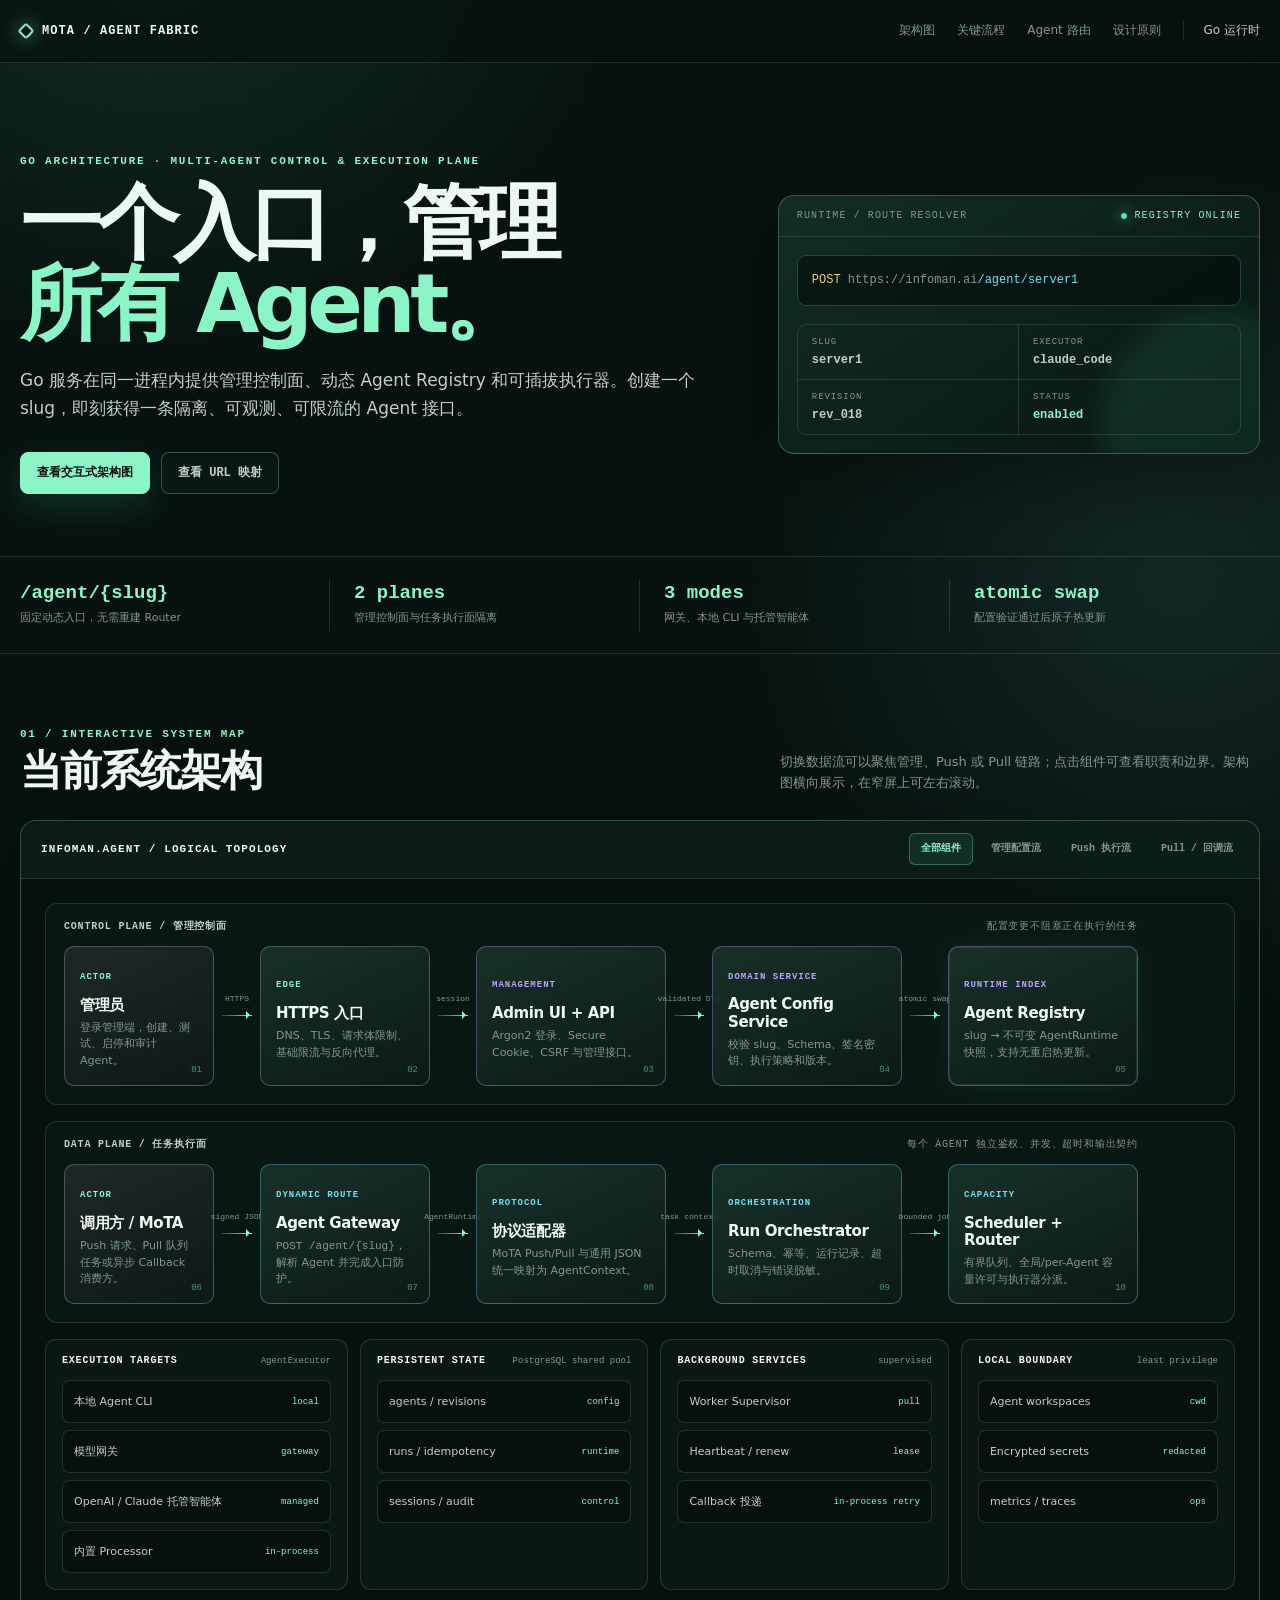
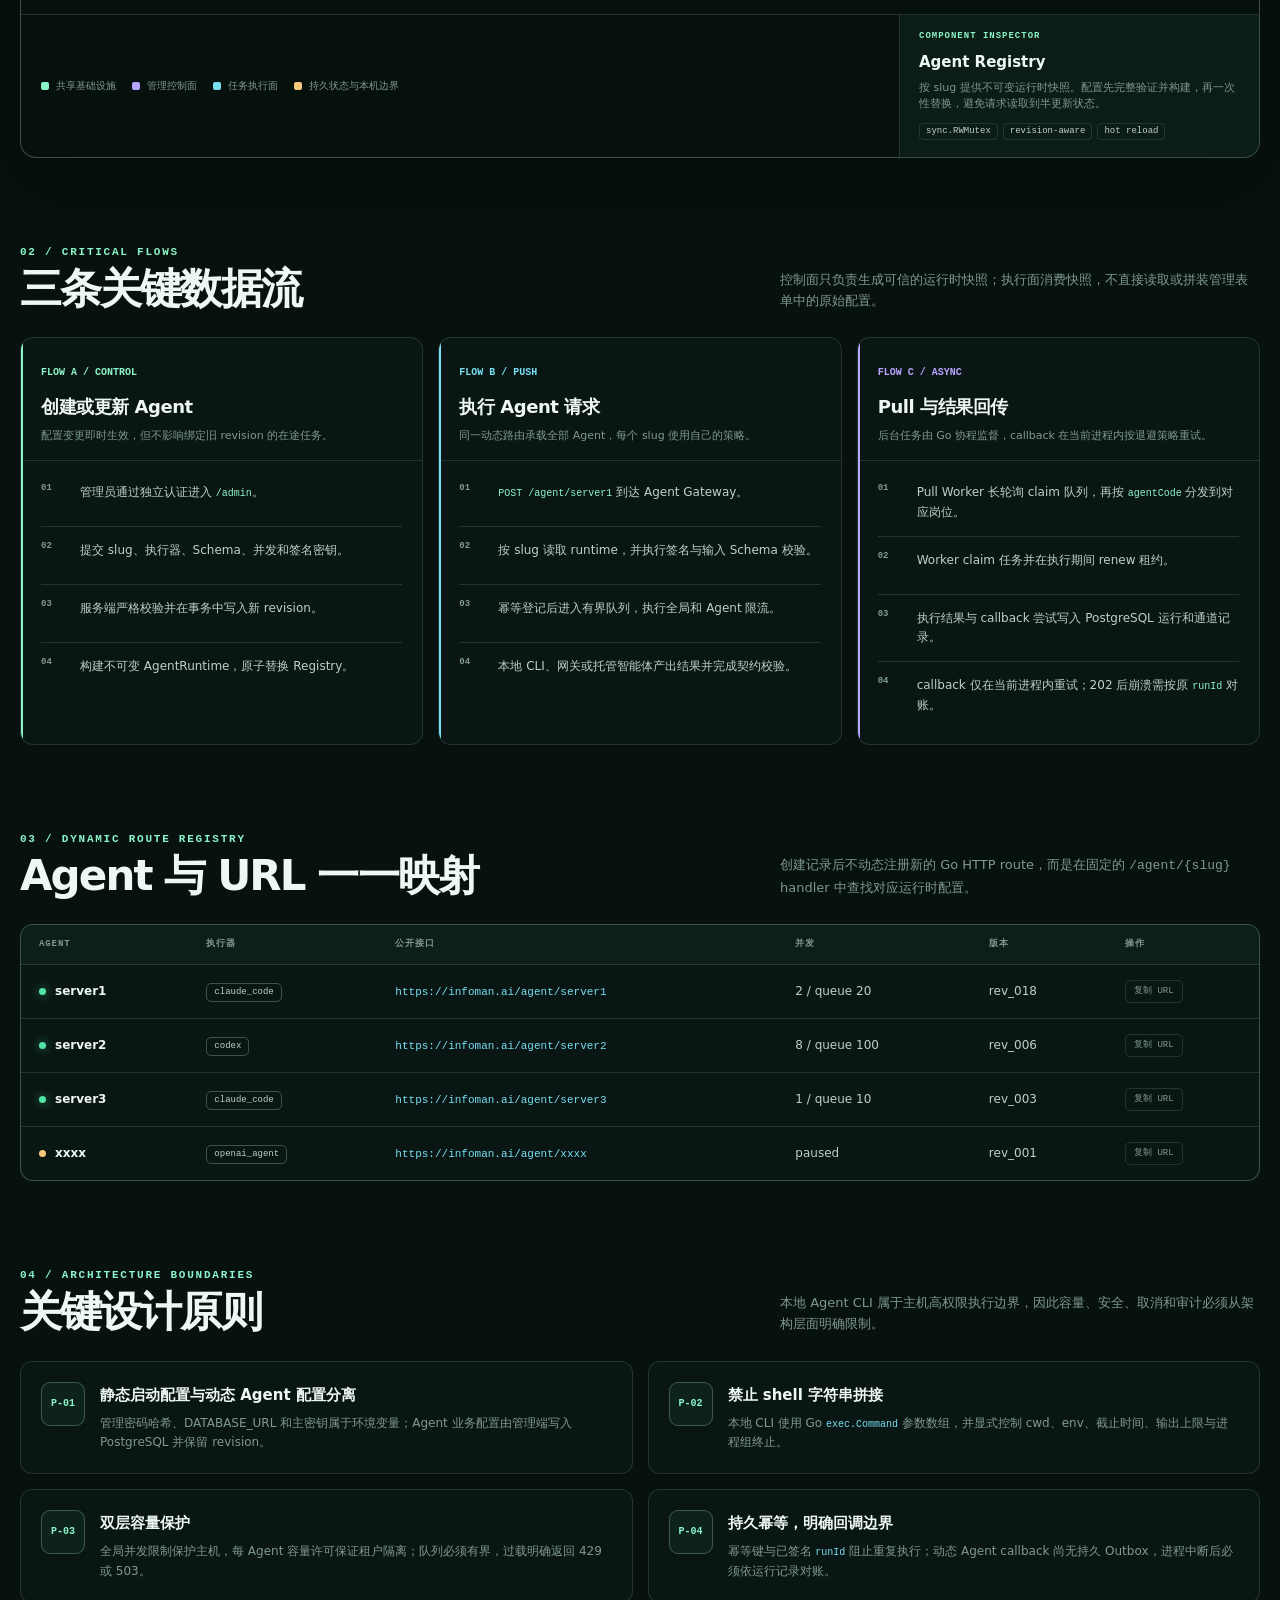
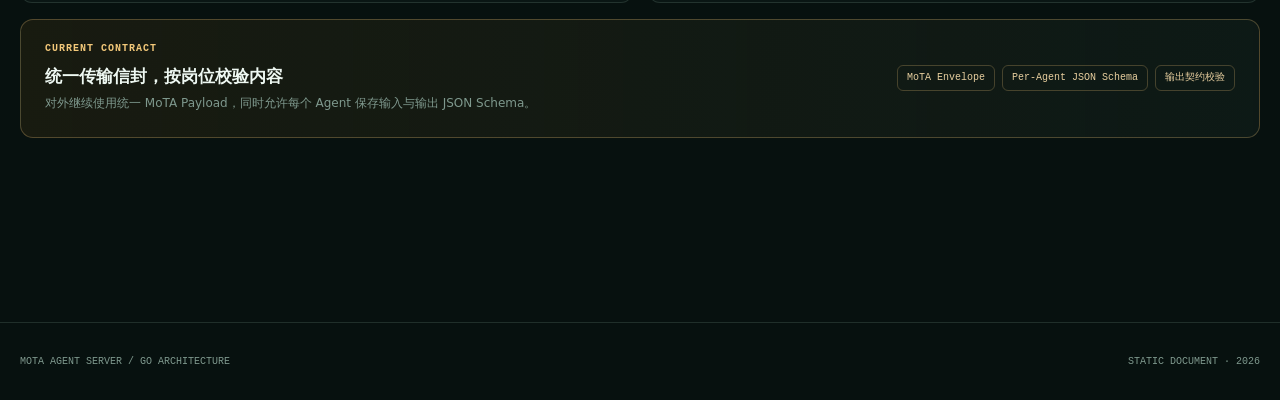
==== commit c66421eb: "fix: harden callbacks, hot reload, and release workflows Protect callback delivery and idempotent re" ====
--- a/doc/architecture.html
+++ b/doc/architecture.html
@@ -4,8 +4,8 @@
   <meta charset="utf-8">
   <meta name="viewport" content="width=device-width, initial-scale=1">
   <meta name="theme-color" content="#07110f">
-  <meta name="description" content="MOTA 多 Agent 管理与本机执行平台目标架构图">
-  <title>MOTA Agent Fabric · 目标架构</title>
+  <meta name="description" content="MOTA Go 智能体管理与执行服务系统架构图">
+  <title>MOTA Agent Server · Go 系统架构</title>
   <style>
     :root {
       color-scheme: dark;
@@ -601,7 +601,7 @@
         <a href="#flows">关键流程</a>
         <a href="#agents">Agent 路由</a>
         <a href="#principles">设计原则</a>
-        <a class="back-link" href="index.html">现有运行时</a>
+        <a class="back-link" href="index.html">Go 运行时</a>
       </div>
     </div>
   </nav>
@@ -609,9 +609,9 @@
   <header class="hero" id="top">
     <div class="wrap hero-grid">
       <div>
-        <div class="eyebrow">Target architecture · multi-agent control &amp; execution plane</div>
+        <div class="eyebrow">Go architecture · multi-agent control &amp; execution plane</div>
         <h1>一个入口，管理<br><span>所有 Agent。</span></h1>
-        <p class="hero-lede">在现有 Rust Bridge 之上增加管理控制面、动态 Agent Registry 和可插拔执行器。创建一个 slug，即刻获得一条隔离、可观测、可限流的 Agent 接口。</p>
+        <p class="hero-lede">Go 服务在同一进程内提供管理控制面、动态 Agent Registry 和可插拔执行器。创建一个 slug，即刻获得一条隔离、可观测、可限流的 Agent 接口。</p>
         <div class="hero-actions">
           <a class="button primary" href="#architecture">查看交互式架构图</a>
           <a class="button" href="#agents">查看 URL 映射</a>
@@ -635,7 +635,7 @@
     <div class="wrap fact-grid">
       <div class="fact"><b>/agent/{slug}</b><span>固定动态入口，无需重建 Router</span></div>
       <div class="fact"><b>2 planes</b><span>管理控制面与任务执行面隔离</span></div>
-      <div class="fact"><b>2 executors</b><span>Claude Code 与 Rust Agent</span></div>
+      <div class="fact"><b>3 modes</b><span>网关、本地 CLI 与托管智能体</span></div>
       <div class="fact"><b>atomic swap</b><span>配置验证通过后原子热更新</span></div>
     </div>
   </div>
@@ -643,7 +643,7 @@
   <main class="wrap" id="main">
     <section id="architecture">
       <div class="section-head">
-        <div><div class="eyebrow">01 / Interactive system map</div><h2>目标系统架构</h2></div>
+        <div><div class="eyebrow">01 / Interactive system map</div><h2>当前系统架构</h2></div>
         <p>切换数据流可以聚焦管理、Push 或 Pull 链路；点击组件可查看职责和边界。架构图横向展示，在窄屏上可左右滚动。</p>
       </div>
 
@@ -676,7 +676,7 @@
               </button>
               <span class="connector" data-label="validated DTO" data-flows="control" aria-hidden="true"></span>
               <button class="node control" type="button" data-detail="config-service" data-flows="control">
-                <span class="node-code">Domain service</span><h3>Agent Config Service</h3><p>校验 slug、Schema、密钥引用、执行策略和版本。</p><small>04</small>
+                <span class="node-code">Domain service</span><h3>Agent Config Service</h3><p>校验 slug、Schema、签名密钥、执行策略和版本。</p><small>04</small>
               </button>
               <span class="connector" data-label="atomic swap" data-flows="control" aria-hidden="true"></span>
               <button class="node control is-selected" type="button" data-detail="registry" data-flows="control request pull">
@@ -704,7 +704,7 @@
               </button>
               <span class="connector" data-label="bounded job" data-flows="request pull" aria-hidden="true"></span>
               <button class="node data" type="button" data-detail="scheduler" data-flows="request pull">
-                <span class="node-code">Capacity</span><h3>Scheduler + Router</h3><p>有界队列、全局/per-Agent Semaphore 与执行器分派。</p><small>10</small>
+                <span class="node-code">Capacity</span><h3>Scheduler + Router</h3><p>有界队列、全局/per-Agent 容量许可与执行器分派。</p><small>10</small>
               </button>
             </div>
 
@@ -712,9 +712,10 @@
               <article class="resource" data-flows="request pull">
                 <div class="resource-head"><b>Execution targets</b><span>AgentExecutor</span></div>
                 <div class="mini-stack">
-                  <div class="mini-node"><span>Claude Code Executor</span><code>process</code></div>
-                  <div class="mini-node"><span>Rust Agent Executor</span><code>in-process</code></div>
-                  <div class="mini-node"><span>结果 Schema 适配</span><code>output</code></div>
+                  <div class="mini-node"><span>本地 Agent CLI</span><code>local</code></div>
+                  <div class="mini-node"><span>模型网关</span><code>gateway</code></div>
+                  <div class="mini-node"><span>OpenAI / Claude 托管智能体</span><code>managed</code></div>
+                  <div class="mini-node"><span>内置 Processor</span><code>in-process</code></div>
                 </div>
               </article>
               <article class="resource" data-flows="control request pull">
@@ -730,14 +731,14 @@
                 <div class="mini-stack">
                   <div class="mini-node"><span>Worker Supervisor</span><code>pull</code></div>
                   <div class="mini-node"><span>Heartbeat / renew</span><code>lease</code></div>
-                  <div class="mini-node"><span>Callback Outbox</span><code>retry</code></div>
+                  <div class="mini-node"><span>Callback 投递</span><code>in-process retry</code></div>
                 </div>
               </article>
               <article class="resource" data-flows="control request pull">
                 <div class="resource-head"><b>Local boundary</b><span>least privilege</span></div>
                 <div class="mini-stack">
                   <div class="mini-node"><span>Agent workspaces</span><code>cwd</code></div>
-                  <div class="mini-node"><span>Secret references</span><code>redacted</code></div>
+                  <div class="mini-node"><span>Encrypted secrets</span><code>redacted</code></div>
                   <div class="mini-node"><span>metrics / traces</span><code>ops</code></div>
                 </div>
               </article>
@@ -756,7 +757,7 @@
             <div class="inspector-label">Component inspector</div>
             <h3 id="inspector-title">Agent Registry</h3>
             <p id="inspector-copy">按 slug 提供不可变运行时快照。配置先完整验证并构建，再一次性替换，避免请求读取到半更新状态。</p>
-            <div class="inspector-meta" id="inspector-meta"><span>ArcSwap / RwLock</span><span>revision-aware</span><span>hot reload</span></div>
+            <div class="inspector-meta" id="inspector-meta"><span>sync.RWMutex</span><span>revision-aware</span><span>hot reload</span></div>
           </aside>
         </div>
       </div>
@@ -772,7 +773,7 @@
           <div class="flow-card-head"><span>FLOW A / CONTROL</span><h3>创建或更新 Agent</h3><p>配置变更即时生效，但不影响绑定旧 revision 的在途任务。</p></div>
           <ol class="steps">
             <li>管理员通过独立认证进入 <code>/admin</code>。</li>
-            <li>提交 slug、执行器、Schema、并发和密钥引用。</li>
+            <li>提交 slug、执行器、Schema、并发和签名密钥。</li>
             <li>服务端严格校验并在事务中写入新 revision。</li>
             <li>构建不可变 AgentRuntime，原子替换 Registry。</li>
           </ol>
@@ -783,16 +784,16 @@
             <li><code>POST /agent/server1</code> 到达 Agent Gateway。</li>
             <li>按 slug 读取 runtime，并执行签名与输入 Schema 校验。</li>
             <li>幂等登记后进入有界队列，执行全局和 Agent 限流。</li>
-            <li>Claude Code 或 Rust Agent 产出结果并完成契约校验。</li>
+            <li>本地 CLI、网关或托管智能体产出结果并完成契约校验。</li>
           </ol>
         </article>
         <article class="flow-card">
-          <div class="flow-card-head"><span>FLOW C / ASYNC</span><h3>Pull 与可靠回传</h3><p>后台任务由 Supervisor 管理，结果通过持久 Outbox 交付。</p></div>
+          <div class="flow-card-head"><span>FLOW C / ASYNC</span><h3>Pull 与结果回传</h3><p>后台任务由 Go 协程监督，callback 在当前进程内按退避策略重试。</p></div>
           <ol class="steps">
-            <li>Registry 变更触发对应 Pull Worker 启停或滚动重建。</li>
+            <li>Pull Worker 长轮询 claim 队列，再按 <code>agentCode</code> 分发到对应岗位。</li>
             <li>Worker claim 任务并在执行期间 renew 租约。</li>
-            <li>执行结果与回调事件在本地事务中持久化。</li>
-            <li>Outbox 按退避策略重试 callback / complete。</li>
+            <li>执行结果与 callback 尝试写入 PostgreSQL 运行和通道记录。</li>
+            <li>callback 仅在当前进程内重试；202 后崩溃需按原 <code>runId</code> 对账。</li>
           </ol>
         </article>
       </div>
@@ -801,7 +802,7 @@
     <section id="agents">
       <div class="section-head">
         <div><div class="eyebrow">03 / Dynamic route registry</div><h2>Agent 与 URL 一一映射</h2></div>
-        <p>创建记录后不动态注册新的 Axum route，而是在固定的 <code>/agent/{slug}</code> handler 中查找对应运行时配置。</p>
+        <p>创建记录后不动态注册新的 Go HTTP route，而是在固定的 <code>/agent/{slug}</code> handler 中查找对应运行时配置。</p>
       </div>
       <div class="agent-table-wrap">
         <table class="agent-table">
@@ -816,7 +817,7 @@
             </tr>
             <tr>
               <td><span class="agent-name"><i class="status-dot"></i>server2</span></td>
-              <td><span class="executor-badge">rust_agent</span></td>
+              <td><span class="executor-badge">codex</span></td>
               <td><code>https://infoman.ai/agent/server2</code></td>
               <td>8 / queue 100</td><td>rev_006</td>
               <td><button class="copy-route" type="button" data-copy="https://infoman.ai/agent/server2">复制 URL</button></td>
@@ -830,7 +831,7 @@
             </tr>
             <tr>
               <td><span class="agent-name"><i class="status-dot paused"></i>xxxx</span></td>
-              <td><span class="executor-badge">rust_agent</span></td>
+              <td><span class="executor-badge">openai_agent</span></td>
               <td><code>https://infoman.ai/agent/xxxx</code></td>
               <td>paused</td><td>rev_001</td>
               <td><button class="copy-route" type="button" data-copy="https://infoman.ai/agent/xxxx">复制 URL</button></td>
@@ -843,25 +844,25 @@
     <section id="principles">
       <div class="section-head">
         <div><div class="eyebrow">04 / Architecture boundaries</div><h2>关键设计原则</h2></div>
-        <p>Claude Code 属于本机高权限执行边界，因此容量、安全、取消和审计必须在第一版就成为架构组成，而不是后续补丁。</p>
+        <p>本地 Agent CLI 属于主机高权限执行边界，因此容量、安全、取消和审计必须从架构层面明确限制。</p>
       </div>
       <div class="principles">
         <article class="principle"><div class="principle-index">P-01</div><div><h3>静态启动配置与动态 Agent 配置分离</h3><p>管理密码哈希、DATABASE_URL 和主密钥属于环境变量；Agent 业务配置由管理端写入 PostgreSQL 并保留 revision。</p></div></article>
-        <article class="principle"><div class="principle-index">P-02</div><div><h3>禁止 shell 字符串拼接</h3><p>Claude Code 使用 <code>tokio::process::Command</code> 参数数组，限制 executable、cwd、env、运行时长和输出大小。</p></div></article>
-        <article class="principle"><div class="principle-index">P-03</div><div><h3>双层容量保护</h3><p>全局并发限制保护主机，每 Agent Semaphore 保证租户隔离；队列必须有界，过载明确返回 429 或 503。</p></div></article>
-        <article class="principle"><div class="principle-index">P-04</div><div><h3>可靠状态而非内存承诺</h3><p>幂等键以 <code>(agent_id, key)</code> 隔离，并记录请求 hash；异步回调通过持久 Outbox 重试，进程重启不丢失。</p></div></article>
+        <article class="principle"><div class="principle-index">P-02</div><div><h3>禁止 shell 字符串拼接</h3><p>本地 CLI 使用 Go <code>exec.Command</code> 参数数组，并显式控制 cwd、env、截止时间、输出上限与进程组终止。</p></div></article>
+        <article class="principle"><div class="principle-index">P-03</div><div><h3>双层容量保护</h3><p>全局并发限制保护主机，每 Agent 容量许可保证租户隔离；队列必须有界，过载明确返回 429 或 503。</p></div></article>
+        <article class="principle"><div class="principle-index">P-04</div><div><h3>持久幂等，明确回调边界</h3><p>幂等键与已签名 <code>runId</code> 阻止重复执行；动态 Agent callback 尚无持久 Outbox，进程中断后必须依运行记录对账。</p></div></article>
       </div>
 
       <div class="decision-bar" style="margin-top: 16px">
-        <div><strong>Open design decision</strong><h3>输出契约需要在实现前确认</h3><p>所有 Agent 继续使用统一 MoTA Payload，还是允许每个 Agent 配置独立 JSON Schema？</p></div>
-        <div class="decision-options"><span>统一 MoTA Envelope</span><span>Per-Agent JSON Schema</span><span>两者均支持</span></div>
+        <div><strong>Current contract</strong><h3>统一传输信封，按岗位校验内容</h3><p>对外继续使用统一 MoTA Payload，同时允许每个 Agent 保存输入与输出 JSON Schema。</p></div>
+        <div class="decision-options"><span>MoTA Envelope</span><span>Per-Agent JSON Schema</span><span>输出契约校验</span></div>
       </div>
     </section>
   </main>
 
   <footer>
     <div class="wrap footer-inner">
-      <span>MOTA AGENT FABRIC / TARGET ARCHITECTURE</span>
+      <span>MOTA AGENT SERVER / GO ARCHITECTURE</span>
       <span>STATIC DOCUMENT · <span id="year">2026</span></span>
     </div>
   </footer>
@@ -875,7 +876,7 @@
       },
       edge: {
         title: "HTTPS 入口",
-        copy: "由 Caddy、Nginx 或云负载均衡器终止 TLS，统一转发到 Axum；承担基础速率限制和请求体上限。",
+        copy: "由 Caddy、Nginx 或云负载均衡器终止 TLS，统一转发到 Go HTTP 服务；承担基础速率限制和请求体上限。",
         meta: ["infoman.ai", "TLS", "reverse proxy"]
       },
       "admin-surface": {
@@ -885,13 +886,13 @@
       },
       "config-service": {
         title: "Agent Config Service",
-        copy: "执行 slug 规范化、密钥引用检查、Schema 编译和执行器配置验证。只有完整有效的 revision 才能发布。",
+        copy: "执行 slug 规范化、签名密钥检查、Schema 编译和执行器配置验证。只有完整有效的 revision 才能发布。",
         meta: ["transaction", "validation", "revision"]
       },
       registry: {
         title: "Agent Registry",
         copy: "按 slug 提供不可变运行时快照。配置先完整验证并构建，再一次性替换，避免请求读取到半更新状态。",
-        meta: ["ArcSwap / RwLock", "revision-aware", "hot reload"]
+        meta: ["sync.RWMutex", "revision-aware", "hot reload"]
       },
       caller: {
         title: "调用方 / MoTA 平台",
@@ -901,7 +902,7 @@
       gateway: {
         title: "Agent Gateway",
         copy: "只注册一条 /agent/{slug} 路由。handler 查找 runtime 后按 Agent 配置执行签名、限流和协议选择。",
-        meta: ["Axum", "dynamic slug", "request guard"]
+        meta: ["Go HTTP", "dynamic slug", "request guard"]
       },
       adapter: {
         title: "协议适配器",
@@ -915,8 +916,8 @@
       },
       scheduler: {
         title: "Scheduler + Executor Router",
-        copy: "先获得全局和 Agent 两层容量配额，再依据 executor kind 分派到 Claude Code 或 Rust Agent。队列不会无限增长。",
-        meta: ["bounded queue", "Semaphore", "backpressure"]
+        copy: "先获得全局和 Agent 两层容量配额，再依执行类型分派到本地 CLI、网关、托管智能体或内置 Processor。队列不会无限增长。",
+        meta: ["bounded queue", "capacity permits", "backpressure"]
       }
     };
 
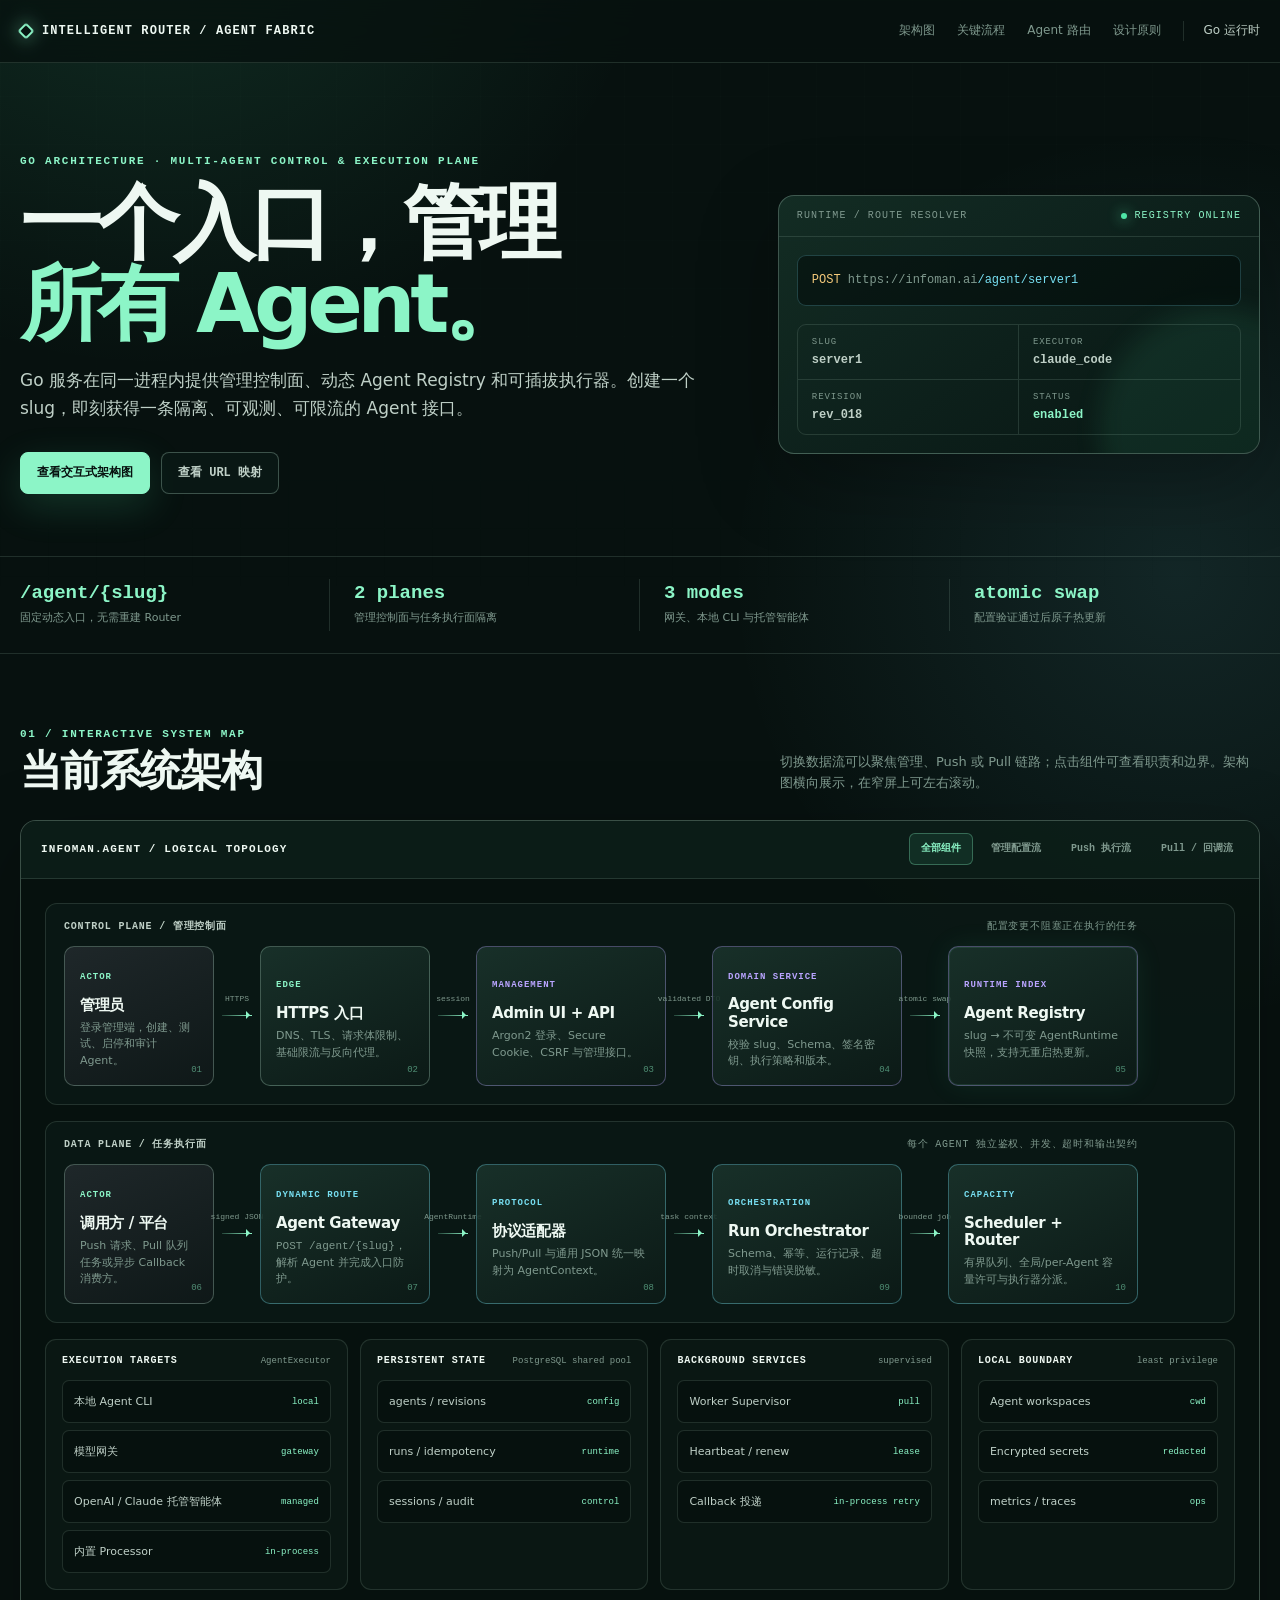
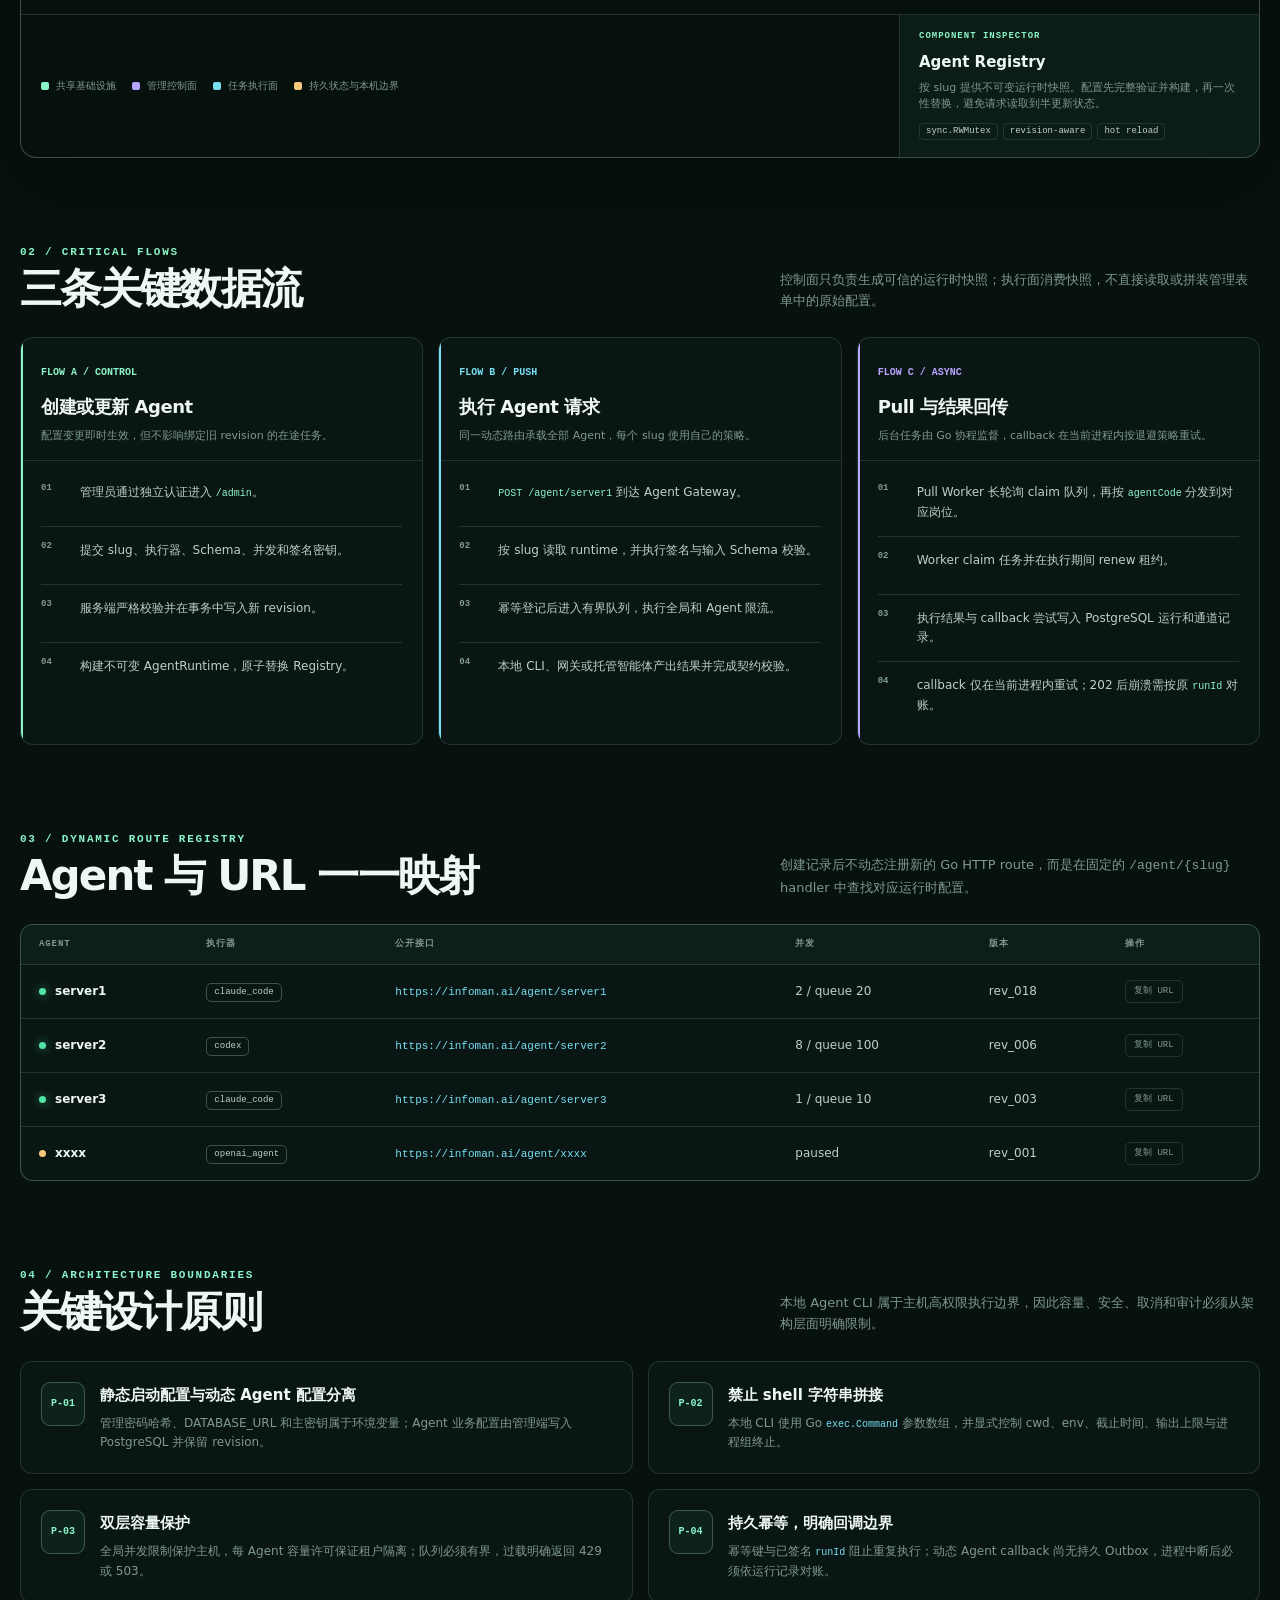
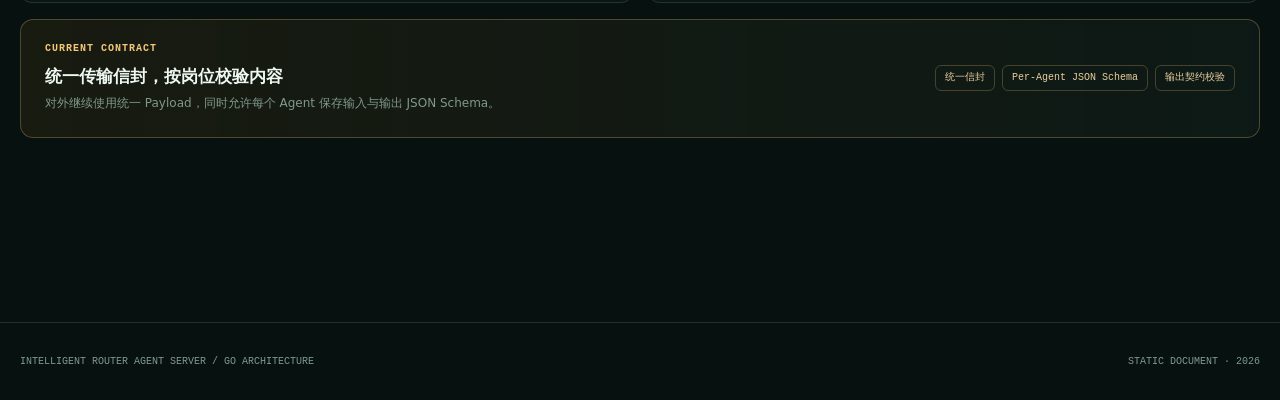
==== commit afbf582a: "feat!: rewrite platform on clean architecture with 8-module console Full v2 rewrite per doc/ARCHITEC" ====
--- a/doc/architecture.html
+++ b/doc/architecture.html
@@ -4,8 +4,8 @@
   <meta charset="utf-8">
   <meta name="viewport" content="width=device-width, initial-scale=1">
   <meta name="theme-color" content="#07110f">
-  <meta name="description" content="MOTA Go 智能体管理与执行服务系统架构图">
-  <title>MOTA Agent Server · Go 系统架构</title>
+  <meta name="description" content="Intelligent Router Go 智能体管理与执行服务系统架构图">
+  <title>Intelligent Router Agent Server · Go 系统架构</title>
   <style>
     :root {
       color-scheme: dark;
@@ -595,7 +595,7 @@
 
   <nav class="topbar" aria-label="主导航">
     <div class="wrap topbar-inner">
-      <a class="brand" href="#top"><span class="brand-mark" aria-hidden="true"></span>MOTA / AGENT FABRIC</a>
+      <a class="brand" href="#top"><span class="brand-mark" aria-hidden="true"></span>INTELLIGENT ROUTER / AGENT FABRIC</a>
       <div class="nav-links">
         <a href="#architecture">架构图</a>
         <a href="#flows">关键流程</a>
@@ -688,7 +688,7 @@
               <div class="plane-meta"><b>DATA PLANE / 任务执行面</b><span>每个 Agent 独立鉴权、并发、超时和输出契约</span></div>
 
               <button class="node actor" type="button" data-detail="caller" data-flows="request pull">
-                <span class="node-code">Actor</span><h3>调用方 / MoTA</h3><p>Push 请求、Pull 队列任务或异步 Callback 消费方。</p><small>06</small>
+                <span class="node-code">Actor</span><h3>调用方 / 平台</h3><p>Push 请求、Pull 队列任务或异步 Callback 消费方。</p><small>06</small>
               </button>
               <span class="connector" data-label="signed JSON" data-flows="request pull" aria-hidden="true"></span>
               <button class="node data" type="button" data-detail="gateway" data-flows="request">
@@ -696,7 +696,7 @@
               </button>
               <span class="connector" data-label="AgentRuntime" data-flows="request pull" aria-hidden="true"></span>
               <button class="node data" type="button" data-detail="adapter" data-flows="request pull">
-                <span class="node-code">Protocol</span><h3>协议适配器</h3><p>MoTA Push/Pull 与通用 JSON 统一映射为 AgentContext。</p><small>08</small>
+                <span class="node-code">Protocol</span><h3>协议适配器</h3><p>Push/Pull 与通用 JSON 统一映射为 AgentContext。</p><small>08</small>
               </button>
               <span class="connector" data-label="task context" data-flows="request pull" aria-hidden="true"></span>
               <button class="node data" type="button" data-detail="orchestrator" data-flows="request pull">
@@ -854,15 +854,15 @@
       </div>
 
       <div class="decision-bar" style="margin-top: 16px">
-        <div><strong>Current contract</strong><h3>统一传输信封，按岗位校验内容</h3><p>对外继续使用统一 MoTA Payload，同时允许每个 Agent 保存输入与输出 JSON Schema。</p></div>
-        <div class="decision-options"><span>MoTA Envelope</span><span>Per-Agent JSON Schema</span><span>输出契约校验</span></div>
+        <div><strong>Current contract</strong><h3>统一传输信封，按岗位校验内容</h3><p>对外继续使用统一 Payload，同时允许每个 Agent 保存输入与输出 JSON Schema。</p></div>
+        <div class="decision-options"><span>统一信封</span><span>Per-Agent JSON Schema</span><span>输出契约校验</span></div>
       </div>
     </section>
   </main>
 
   <footer>
     <div class="wrap footer-inner">
-      <span>MOTA AGENT SERVER / GO ARCHITECTURE</span>
+      <span>INTELLIGENT ROUTER AGENT SERVER / GO ARCHITECTURE</span>
       <span>STATIC DOCUMENT · <span id="year">2026</span></span>
     </div>
   </footer>
@@ -895,8 +895,8 @@
         meta: ["sync.RWMutex", "revision-aware", "hot reload"]
       },
       caller: {
-        title: "调用方 / MoTA 平台",
-        copy: "调用方可以通过动态 Push URL 请求 Agent；MoTA Pull worker 也复用同一编排和执行能力。",
+        title: "调用方 / Intelligent Router 平台",
+        copy: "调用方可以通过动态 Push URL 请求 Agent；Pull worker 也复用同一编排和执行能力。",
         meta: ["Push", "Pull", "async callback"]
       },
       gateway: {
@@ -906,8 +906,8 @@
       },
       adapter: {
         title: "协议适配器",
-        copy: "把现有 MoTA BoundTask、旧 Push 请求和通用 JSON 转换为统一 AgentContext，并在返回时恢复目标协议信封。",
-        meta: ["MOTA Push", "MOTA Pull", "generic JSON"]
+        copy: "把现有 BoundTask、旧 Push 请求和通用 JSON 转换为统一 AgentContext，并在返回时恢复目标协议信封。",
+        meta: ["Push", "Pull", "generic JSON"]
       },
       orchestrator: {
         title: "Run Orchestrator",
